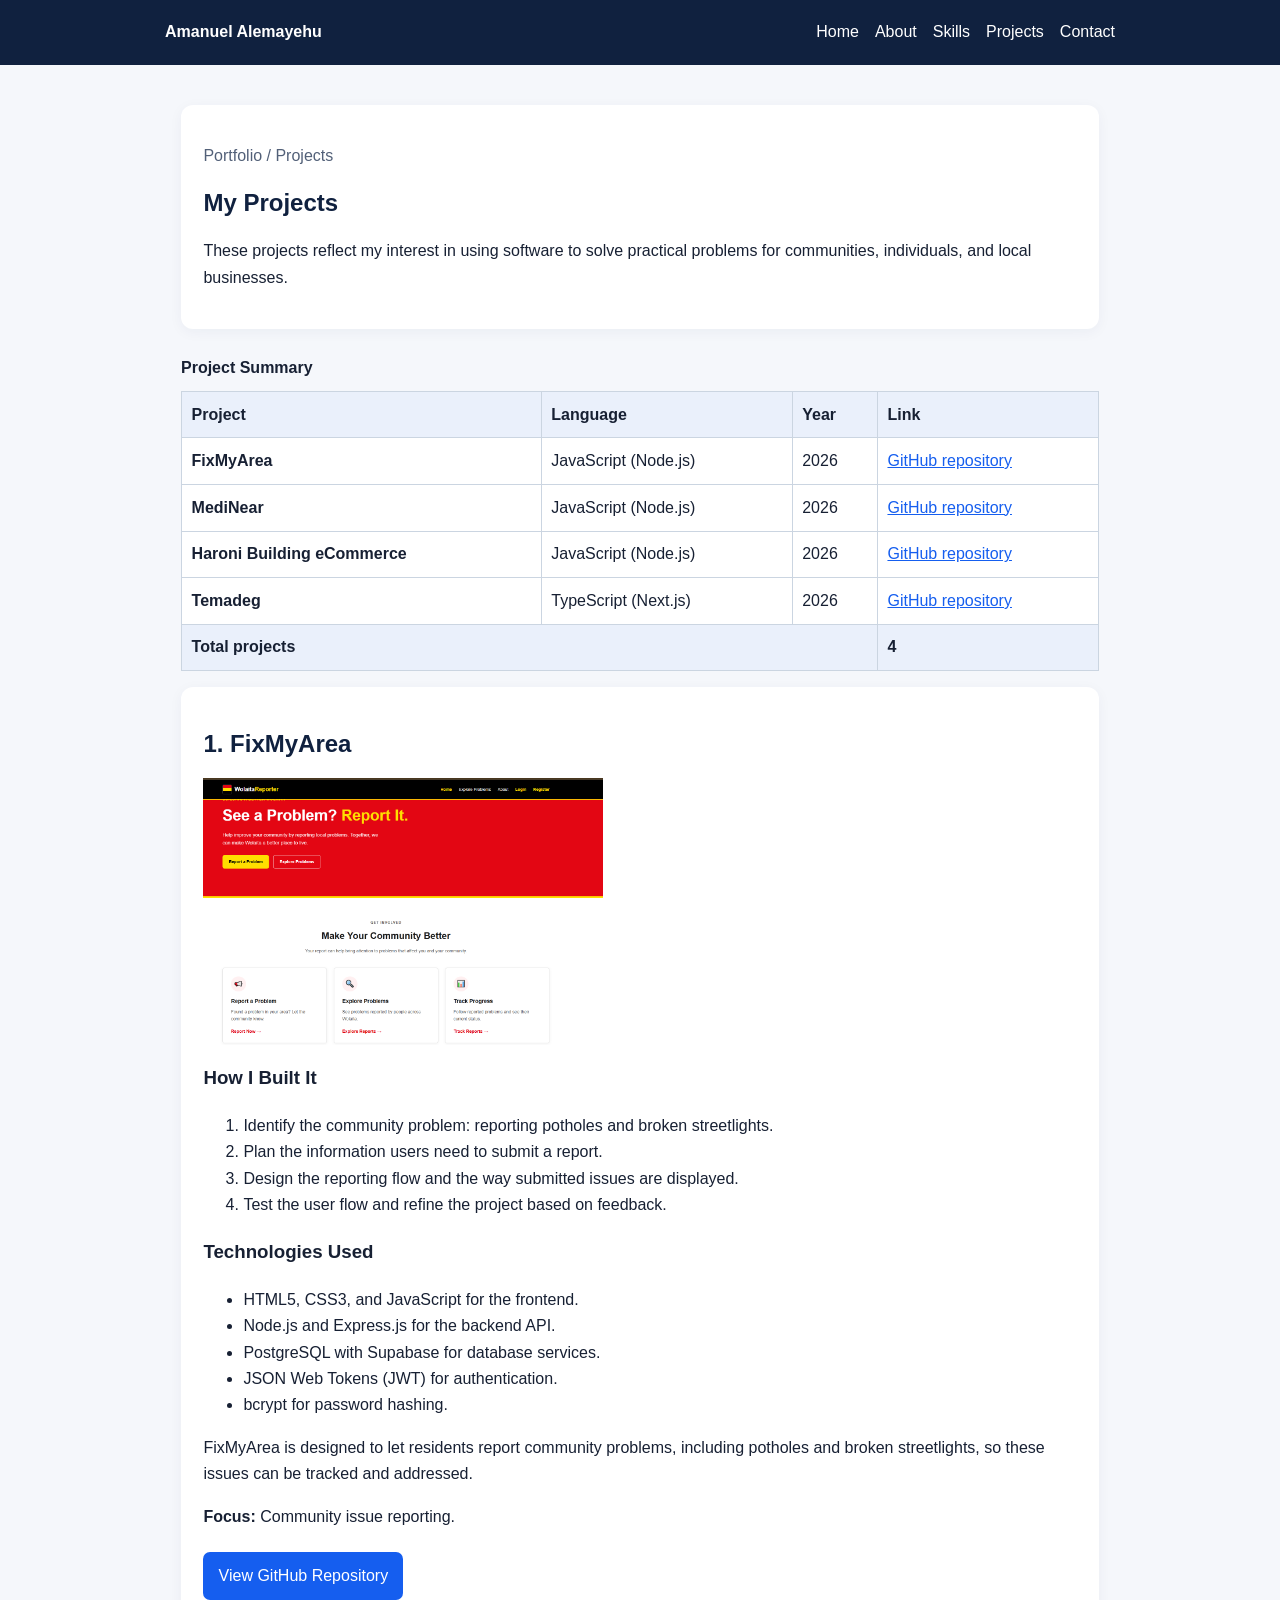
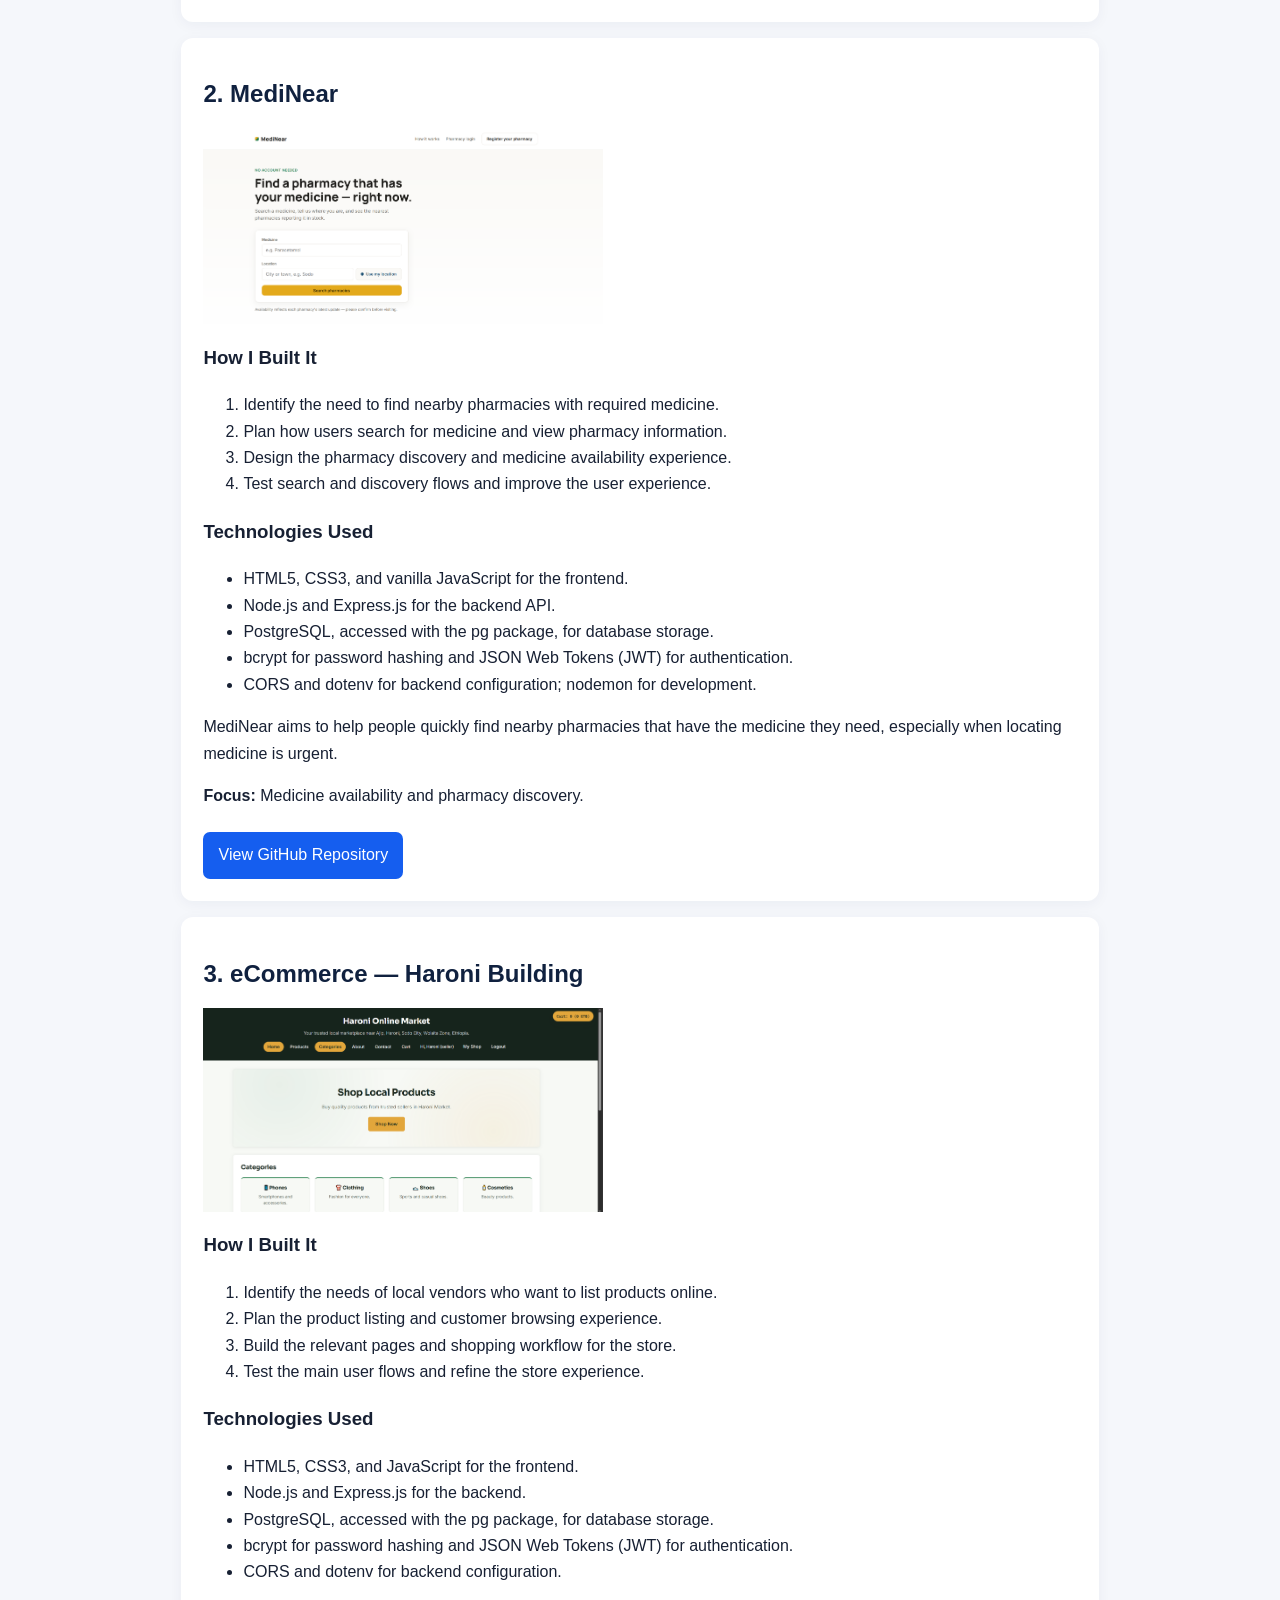
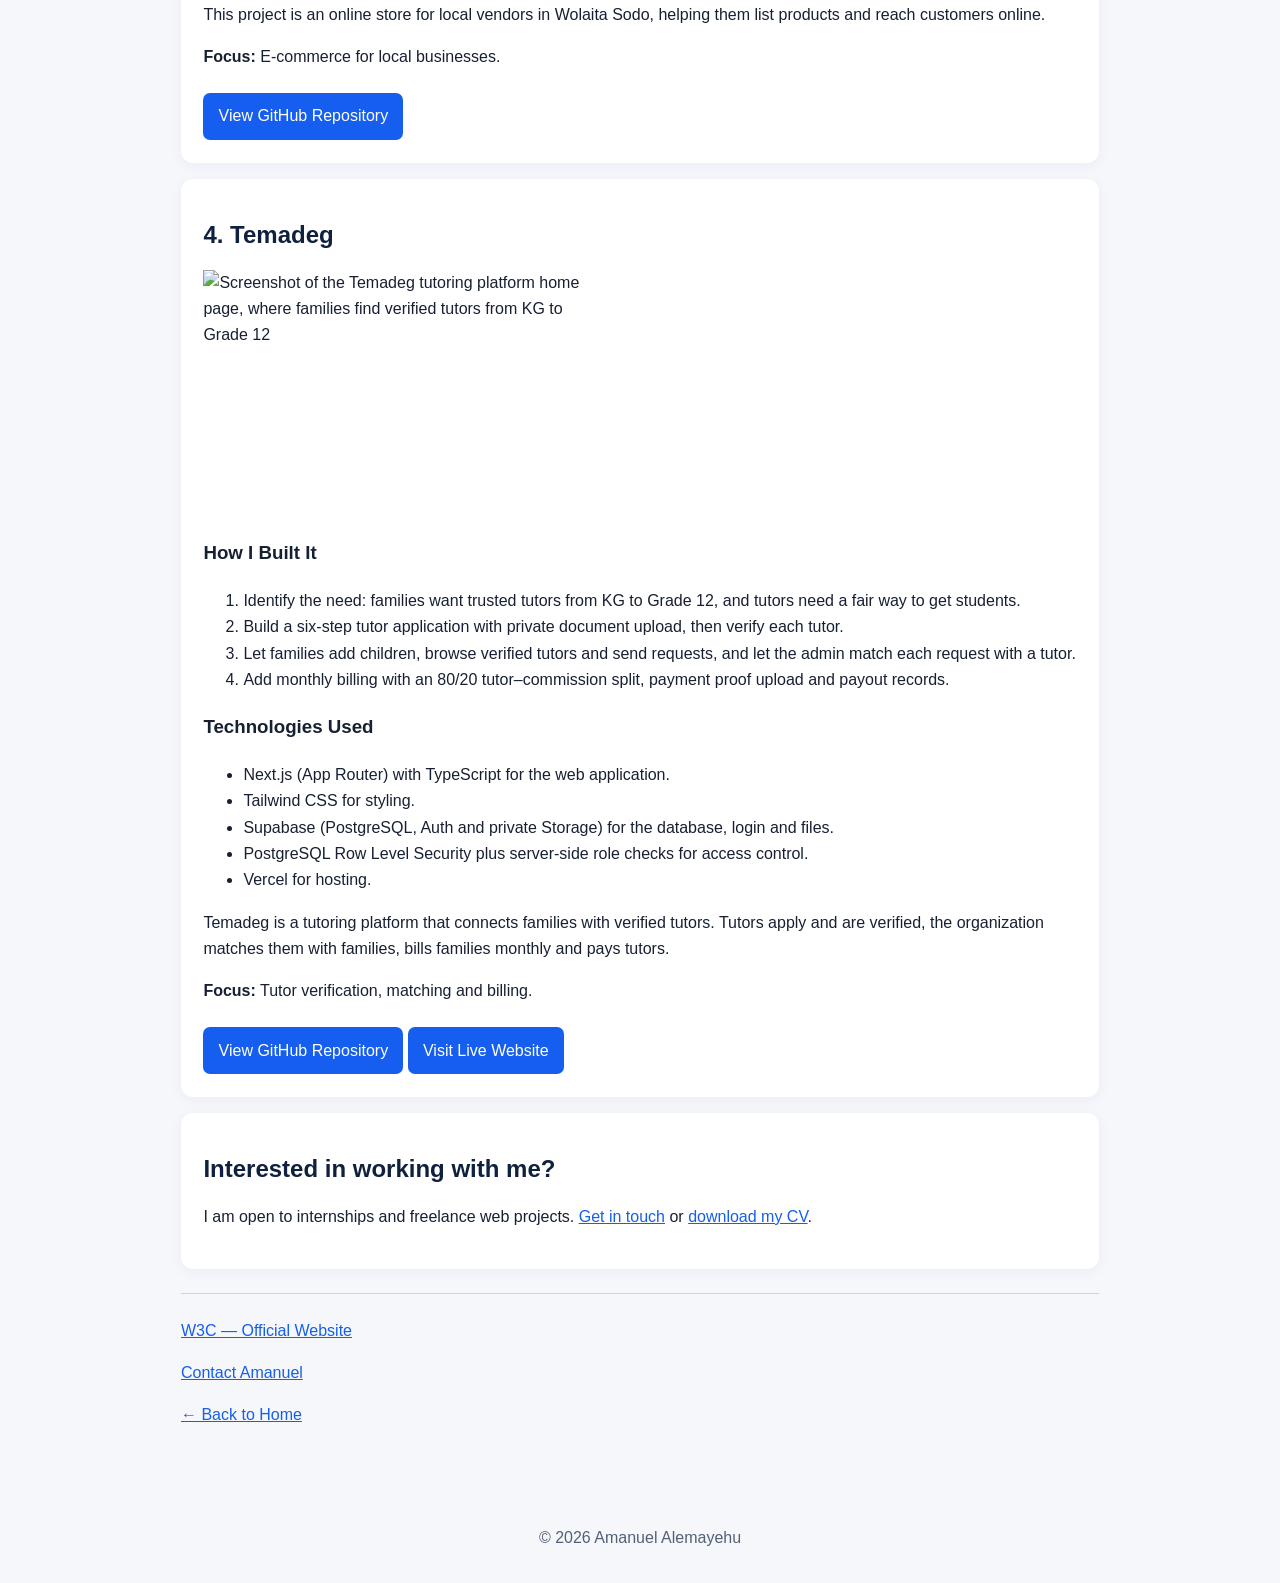
==== projects.html @ 1709b54b "Lab 8 complete" ====
<!-- ============================================================
     projects.html — SECOND PAGE: details of each project
     Labs covered: 4 links between pages, 5 screenshots, 6 lists, 7 table,
     8 semantic structure and metadata
     ============================================================ -->
<!DOCTYPE html>
<html lang="en">
<head>
    <meta charset="UTF-8">
    <meta name="viewport" content="width=device-width, initial-scale=1.0">
    <!-- Text shown in the browser tab -->
    <title>Projects | Amanuel Alemayehu</title>
    <!-- Favicon must also be added on this page -->
    <link rel="icon" type="image/png" href="images/favicon.png">
    <meta name="description" content="Projects by Amanuel Alemayehu, Software Engineering student at AASTU.">
    <!-- Lab 8, Part A: more metadata -->
    <meta name="keywords" content="Amanuel Alemayehu, projects, FixMyArea, MediNear, Temadeg, web developer">
    <meta name="author" content="Amanuel Alemayehu">
    <style>
        :root { --ink: #172033; --muted: #526078; --accent: #155eef; --bg: #f5f7fb; --card: #fff; }
        * { box-sizing: border-box; }
        body { margin: 0; font-family: Arial, Helvetica, sans-serif; line-height: 1.65; color: var(--ink); background: var(--bg); }
        header { background: #10213f; color: white; padding: 1.2rem 1rem; }
        nav, main, footer { max-width: 950px; margin: auto; }
        nav { display: flex; flex-wrap: wrap; gap: 1rem; align-items: center; }
        nav .brand { margin-right: auto; font-weight: bold; }
        nav a { color: white; text-decoration: none; }
        nav a:hover { text-decoration: underline; }
        main { padding: 1.5rem 1rem 3rem; }
        .intro, article, aside { background: var(--card); padding: 1.4rem; margin: 1rem 0; border-radius: 12px; box-shadow: 0 3px 14px #15294b0c; }
        h1, h2 { line-height: 1.2; }
        h1, h2 { color: #10213f; }
        .muted { color: var(--muted); }
        a { color: var(--accent); }
        .button { display: inline-block; background: var(--accent); color: white; padding: .65rem .95rem; border-radius: 7px; text-decoration: none; margin-top: .4rem; }
        .project-image { display: block; max-width: 100%; height: auto; }
        .table-wrap { max-width: 100%; overflow-x: auto; }
        table { width: 100%; border-collapse: collapse; background: white; }
        caption { font-weight: bold; text-align: left; padding: .6rem 0; }
        th, td { padding: .6rem; border: 1px solid #cbd5e1; text-align: left; }
        thead, tfoot { background: #eaf0fb; }
        hr { border: 0; border-top: 1px solid #cbd5e1; margin: 1.5rem 0; }
        footer { padding: 1rem; color: var(--muted); text-align: center; }
    </style>
</head>
<body>
    <!-- NAVIGATION: "index.html#about" = go to the home page AND jump to its id="about" section -->
    <header>
        <nav aria-label="Main navigation">
            <a class="brand" href="index.html">Amanuel Alemayehu</a>
            <a href="index.html">Home</a>
            <a href="index.html#about">About</a>
            <a href="index.html#skills">Skills</a>
            <a href="projects.html" aria-current="page">Projects</a>
            <a href="index.html#contact">Contact</a>
        </nav>
    </header>

    <main>
        <!-- Page introduction: the only <h1> on this page -->
        <section class="intro">
            <p class="muted">Portfolio / Projects</p>
            <h1>My Projects</h1>
            <p>These projects reflect my interest in using software to solve practical problems for communities, individuals, and local businesses.</p>
        </section>

        <!-- PROJECT SUMMARY TABLE (Lab 7, Part C): caption = title, thead = column names, tbody = one row per project,
             tfoot = total row where colspan="3" merges 3 cells so the count sits in the last column.
             Each Link cell holds an <a> to the project's GitHub page. -->
        <div class="table-wrap">
            <table border="1" cellpadding="8" cellspacing="0">
                <caption>Project Summary</caption>
                <thead>
                    <tr>
                        <th scope="col">Project</th>
                        <th scope="col">Language</th>
                        <th scope="col">Year</th>
                        <th scope="col">Link</th>
                    </tr>
                </thead>
                <tbody>
                    <tr>
                        <th scope="row">FixMyArea</th>
                        <td>JavaScript (Node.js)</td>
                        <td>2026</td><!-- TODO: put the real year -->
                        <td><a href="https://github.com/Aman6815/FixMyArea" target="_blank" rel="noopener noreferrer">GitHub repository</a></td>
                    </tr>
                    <tr>
                        <th scope="row">MediNear</th>
                        <td>JavaScript (Node.js)</td>
                        <td>2026</td><!-- TODO: put the real year -->
                        <td><a href="https://github.com/Aman6815/MediNear" target="_blank" rel="noopener noreferrer">GitHub repository</a></td>
                    </tr>
                    <tr>
                        <th scope="row">Haroni Building eCommerce</th>
                        <td>JavaScript (Node.js)</td>
                        <td>2026</td><!-- TODO: put the real year -->
                        <td><a href="https://github.com/Aman6815/eCommerce" target="_blank" rel="noopener noreferrer">GitHub repository</a></td>
                    </tr>
                    <tr>
                        <th scope="row">Temadeg</th>
                        <td>TypeScript (Next.js)</td>
                        <td>2026</td><!-- TODO: put the real year -->
                        <td><a href="https://github.com/Aman6815/temadeg" target="_blank" rel="noopener noreferrer">GitHub repository</a></td>
                    </tr>
                </tbody>
                <tfoot>
                    <tr>
                        <th colspan="3" scope="row">Total projects</th>
                        <th>4</th>
                    </tr>
                </tfoot>
            </table>
        </div>

        <!-- PROJECT 1. Each project follows the same pattern: h2 title, screenshot, ordered list (steps),
             unordered list (technologies), description, GitHub button -->
        <article id="fixmyarea">
            <h2>1. FixMyArea</h2>
            <img class="project-image" src="images/project-fixmyarea.png" alt="Screenshot of the FixMyArea home page with the headline “See a Problem? Report It.” and three cards: Report a Problem, Explore Problems, Track Progress" width="400" height="250">
            <!-- Ordered list: steps happen in order -->
            <h3>How I Built It</h3>
            <ol>
                <li>Identify the community problem: reporting potholes and broken streetlights.</li>
                <li>Plan the information users need to submit a report.</li>
                <li>Design the reporting flow and the way submitted issues are displayed.</li>
                <li>Test the user flow and refine the project based on feedback.</li>
            </ol>
            <!-- Unordered list: order does not matter -->
            <h3>Technologies Used</h3>
            <ul>
                <li>HTML5, CSS3, and JavaScript for the frontend.</li>
                <li>Node.js and Express.js for the backend API.</li>
                <li>PostgreSQL with Supabase for database services.</li>
                <li>JSON Web Tokens (JWT) for authentication.</li>
                <li>bcrypt for password hashing.</li>
            </ul>

            <p>FixMyArea is designed to let residents report community problems, including potholes and broken streetlights, so these issues can be tracked and addressed.</p>
            <p><strong>Focus:</strong> Community issue reporting.</p>
            <a class="button" href="https://github.com/Aman6815/FixMyArea" target="_blank" rel="noopener noreferrer">View GitHub Repository</a>
        </article>

        <!-- PROJECT 2 -->
        <article id="medinear">
            <h2>2. MediNear</h2>
            <img class="project-image" src="images/project-medinear.png" alt="Screenshot of the MediNear home page with the headline “Find a pharmacy that has your medicine — right now.” and a medicine search form" width="400" height="250">
            <h3>How I Built It</h3>
            <ol>
                <li>Identify the need to find nearby pharmacies with required medicine.</li>
                <li>Plan how users search for medicine and view pharmacy information.</li>
                <li>Design the pharmacy discovery and medicine availability experience.</li>
                <li>Test search and discovery flows and improve the user experience.</li>
            </ol>
            <h3>Technologies Used</h3>
            <ul>
                <li>HTML5, CSS3, and vanilla JavaScript for the frontend.</li>
                <li>Node.js and Express.js for the backend API.</li>
                <li>PostgreSQL, accessed with the pg package, for database storage.</li>
                <li>bcrypt for password hashing and JSON Web Tokens (JWT) for authentication.</li>
                <li>CORS and dotenv for backend configuration; nodemon for development.</li>
            </ul>

            <p>MediNear aims to help people quickly find nearby pharmacies that have the medicine they need, especially when locating medicine is urgent.</p>
            <p><strong>Focus:</strong> Medicine availability and pharmacy discovery.</p>
            <a class="button" href="https://github.com/Aman6815/MediNear" target="_blank" rel="noopener noreferrer">View GitHub Repository</a>
        </article>

        <!-- PROJECT 3 -->
        <article id="ecommerce">
            <h2>3. eCommerce — Haroni Building</h2>
            <img class="project-image" src="images/project-ecommerce.png" alt="Screenshot of the Haroni Online Market home page with a “Shop Local Products” banner and a Shop Now button" width="400" height="250">
            <h3>How I Built It</h3>
            <ol>
                <li>Identify the needs of local vendors who want to list products online.</li>
                <li>Plan the product listing and customer browsing experience.</li>
                <li>Build the relevant pages and shopping workflow for the store.</li>
                <li>Test the main user flows and refine the store experience.</li>
            </ol>
            <h3>Technologies Used</h3>
            <ul>
                <li>HTML5, CSS3, and JavaScript for the frontend.</li>
                <li>Node.js and Express.js for the backend.</li>
                <li>PostgreSQL, accessed with the pg package, for database storage.</li>
                <li>bcrypt for password hashing and JSON Web Tokens (JWT) for authentication.</li>
                <li>CORS and dotenv for backend configuration.</li>
            </ul>

            <p>This project is an online store for local vendors in Wolaita Sodo, helping them list products and reach customers online.</p>
            <p><strong>Focus:</strong> E-commerce for local businesses.</p>
            <a class="button" href="https://github.com/Aman6815/eCommerce" target="_blank" rel="noopener noreferrer">View GitHub Repository</a>
        </article>

        <!-- PROJECT 4 -->
        <article id="temadeg">
            <h2>4. Temadeg</h2>
            <img class="project-image" src="images/project-temadeg.png" alt="Screenshot of the Temadeg tutoring platform home page, where families find verified tutors from KG to Grade 12" width="400" height="250">
            <h3>How I Built It</h3>
            <ol>
                <li>Identify the need: families want trusted tutors from KG to Grade 12, and tutors need a fair way to get students.</li>
                <li>Build a six-step tutor application with private document upload, then verify each tutor.</li>
                <li>Let families add children, browse verified tutors and send requests, and let the admin match each request with a tutor.</li>
                <li>Add monthly billing with an 80/20 tutor–commission split, payment proof upload and payout records.</li>
            </ol>
            <h3>Technologies Used</h3>
            <ul>
                <li>Next.js (App Router) with TypeScript for the web application.</li>
                <li>Tailwind CSS for styling.</li>
                <li>Supabase (PostgreSQL, Auth and private Storage) for the database, login and files.</li>
                <li>PostgreSQL Row Level Security plus server-side role checks for access control.</li>
                <li>Vercel for hosting.</li>
            </ul>

            <p>Temadeg is a tutoring platform that connects families with verified tutors. Tutors apply and are verified, the organization matches them with families, bills families monthly and pays tutors.</p>
            <p><strong>Focus:</strong> Tutor verification, matching and billing.</p>
            <a class="button" href="https://github.com/Aman6815/temadeg" target="_blank" rel="noopener noreferrer">View GitHub Repository</a>
            <a class="button" href="https://temadeg.vercel.app" target="_blank" rel="noopener noreferrer">Visit Live Website</a>
        </article>

        <!-- Lab 8: <aside> = related but secondary content (a short invitation, not one of the projects) -->
        <aside>
            <h2>Interested in working with me?</h2>
            <p>I am open to internships and freelance web projects. <a href="index.html#contact">Get in touch</a> or <a href="files/cv.pdf" download>download my CV</a>.</p>
        </aside>

        <hr>
        <!-- Extra links (Lab 4 "Your turn"): external site, jump to the home page Contact section, back to home -->
        <p><a href="https://www.w3.org/" target="_blank" rel="noopener noreferrer">W3C — Official Website</a></p>
        <p><a href="index.html#contact">Contact Amanuel</a></p>
        <p><a href="index.html">← Back to Home</a></p>
    </main>

    <footer>
        <p>© 2026 Amanuel Alemayehu</p>
    </footer>
</body>
</html>
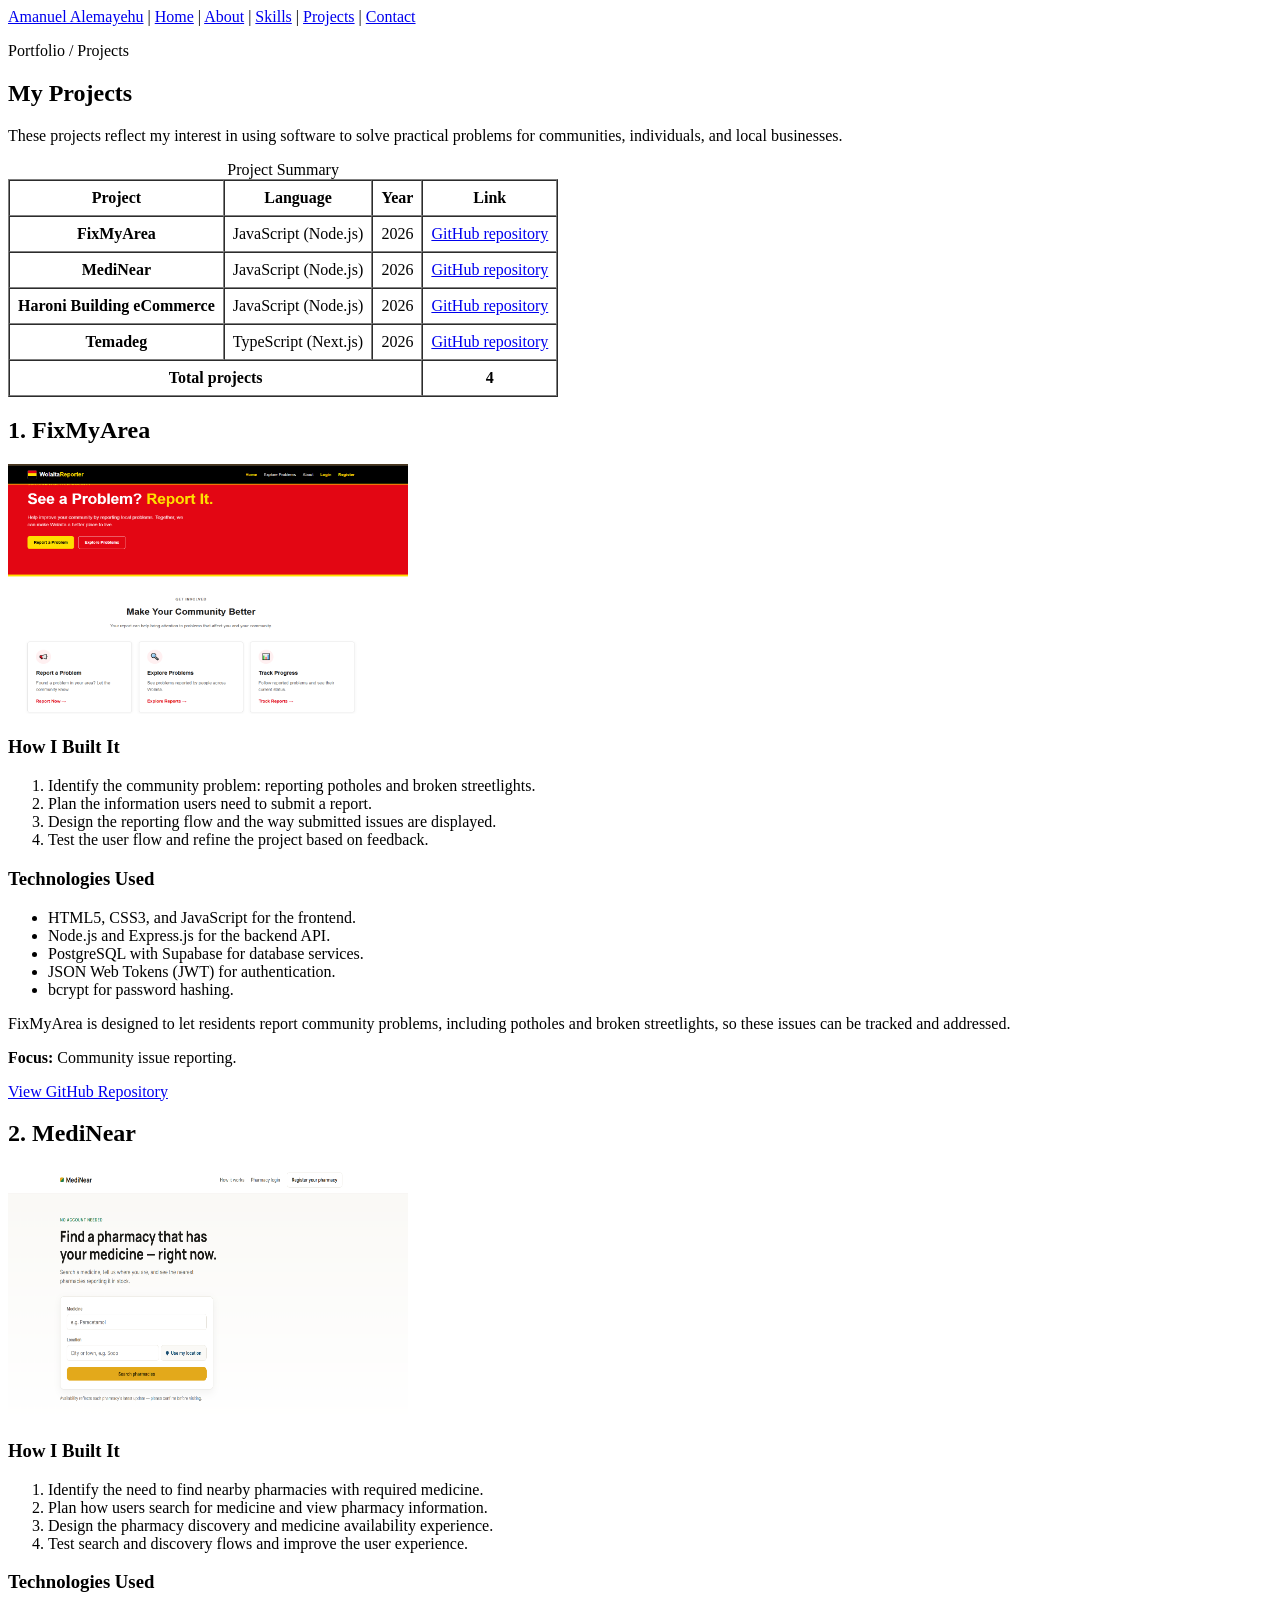
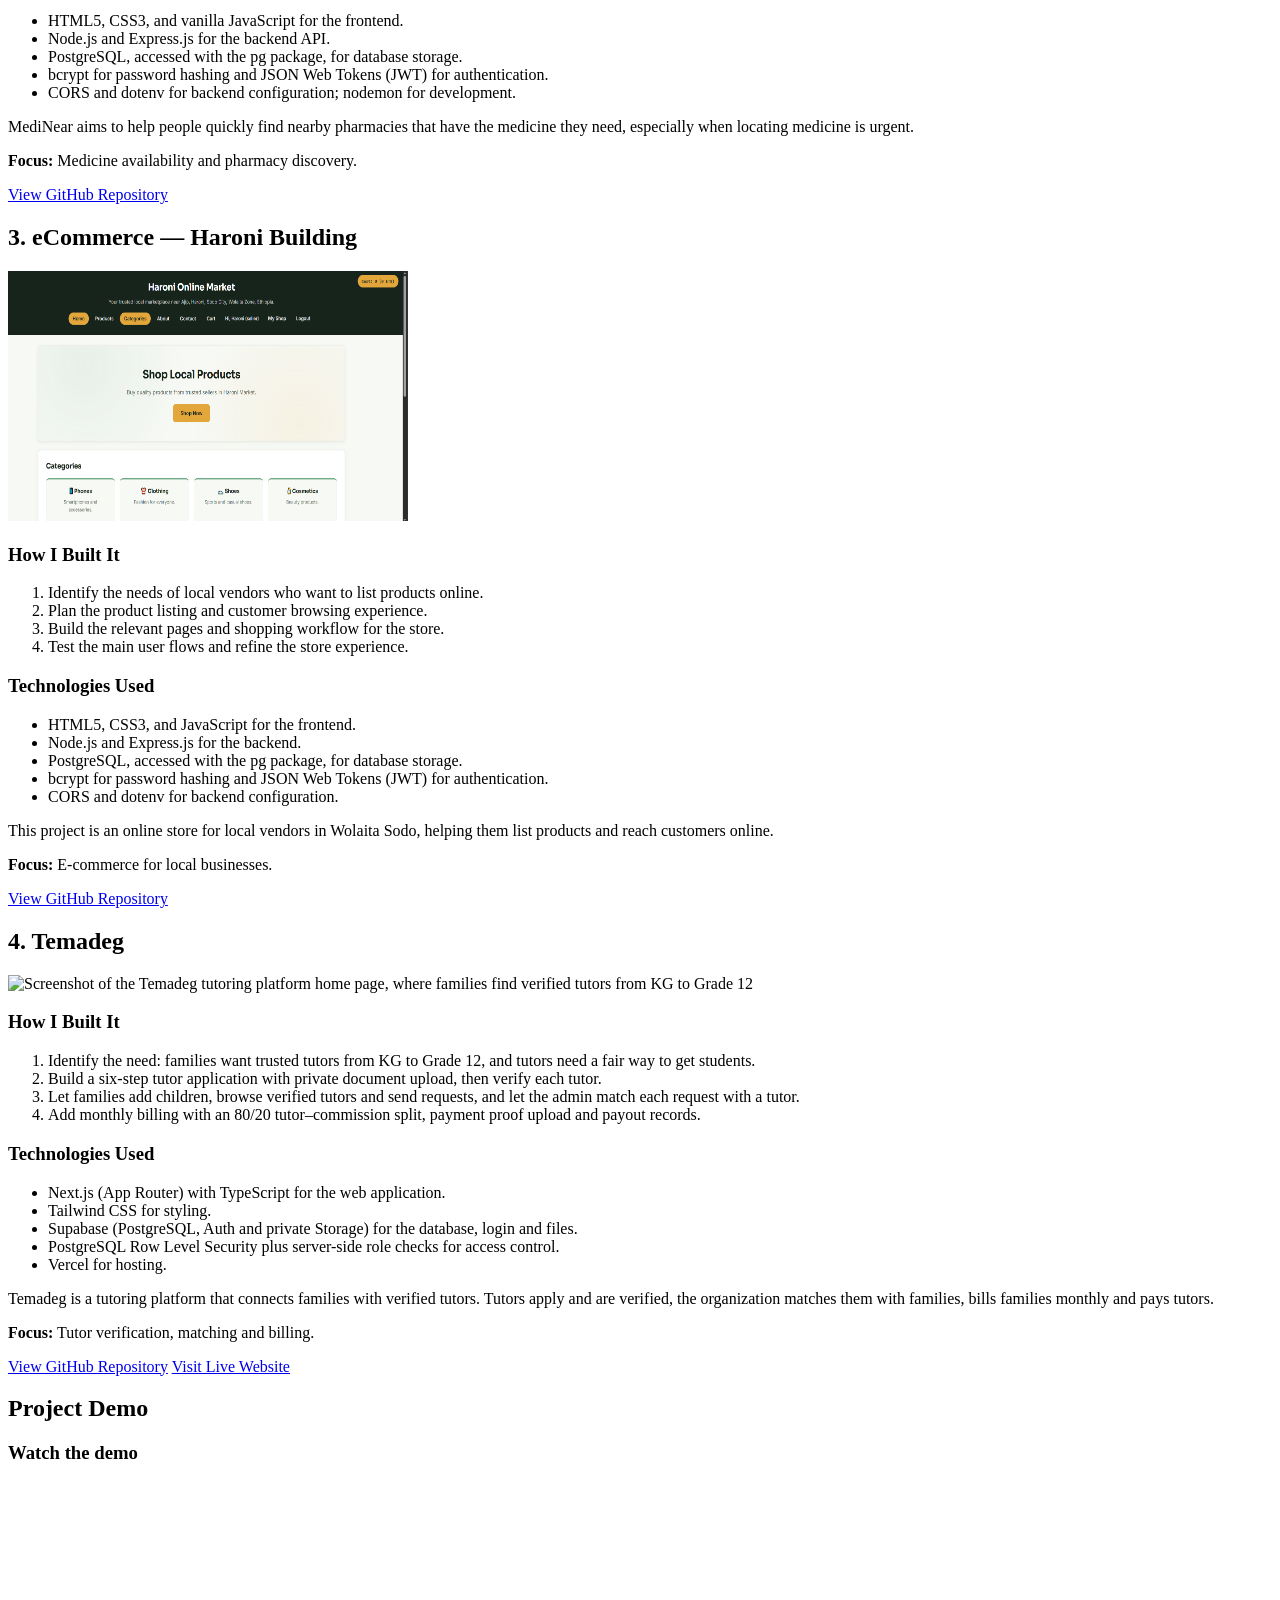
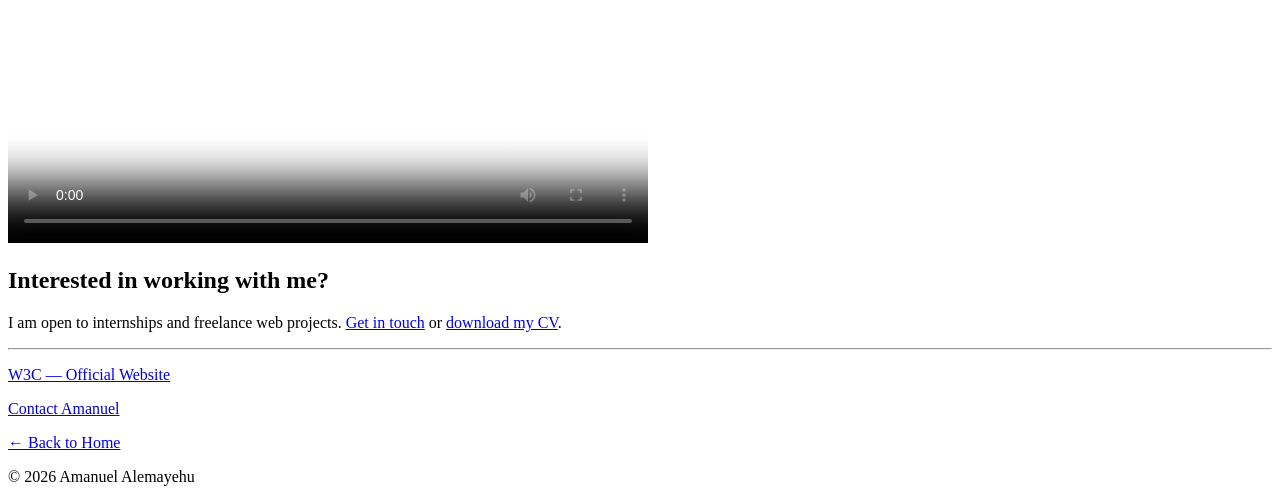
==== commit a71a9b36: "Lab 11" ====
--- a/projects.html
+++ b/projects.html
@@ -1,7 +1,7 @@
 <!-- ============================================================
      projects.html — SECOND PAGE: details of each project
      Labs covered: 4 links between pages, 5 screenshots, 6 lists, 7 table,
-     8 semantic structure and metadata
+     8 semantic structure and metadata, 11 video with captions
      ============================================================ -->
 <!DOCTYPE html>
 <html lang="en">
@@ -16,42 +16,16 @@
     <!-- Lab 8, Part A: more metadata -->
     <meta name="keywords" content="Amanuel Alemayehu, projects, FixMyArea, MediNear, Temadeg, web developer">
     <meta name="author" content="Amanuel Alemayehu">
-    <style>
-        :root { --ink: #172033; --muted: #526078; --accent: #155eef; --bg: #f5f7fb; --card: #fff; }
-        * { box-sizing: border-box; }
-        body { margin: 0; font-family: Arial, Helvetica, sans-serif; line-height: 1.65; color: var(--ink); background: var(--bg); }
-        header { background: #10213f; color: white; padding: 1.2rem 1rem; }
-        nav, main, footer { max-width: 950px; margin: auto; }
-        nav { display: flex; flex-wrap: wrap; gap: 1rem; align-items: center; }
-        nav .brand { margin-right: auto; font-weight: bold; }
-        nav a { color: white; text-decoration: none; }
-        nav a:hover { text-decoration: underline; }
-        main { padding: 1.5rem 1rem 3rem; }
-        .intro, article, aside { background: var(--card); padding: 1.4rem; margin: 1rem 0; border-radius: 12px; box-shadow: 0 3px 14px #15294b0c; }
-        h1, h2 { line-height: 1.2; }
-        h1, h2 { color: #10213f; }
-        .muted { color: var(--muted); }
-        a { color: var(--accent); }
-        .button { display: inline-block; background: var(--accent); color: white; padding: .65rem .95rem; border-radius: 7px; text-decoration: none; margin-top: .4rem; }
-        .project-image { display: block; max-width: 100%; height: auto; }
-        .table-wrap { max-width: 100%; overflow-x: auto; }
-        table { width: 100%; border-collapse: collapse; background: white; }
-        caption { font-weight: bold; text-align: left; padding: .6rem 0; }
-        th, td { padding: .6rem; border: 1px solid #cbd5e1; text-align: left; }
-        thead, tfoot { background: #eaf0fb; }
-        hr { border: 0; border-top: 1px solid #cbd5e1; margin: 1.5rem 0; }
-        footer { padding: 1rem; color: var(--muted); text-align: center; }
-    </style>
 </head>
 <body>
     <!-- NAVIGATION: "index.html#about" = go to the home page AND jump to its id="about" section -->
     <header>
         <nav aria-label="Main navigation">
-            <a class="brand" href="index.html">Amanuel Alemayehu</a>
-            <a href="index.html">Home</a>
-            <a href="index.html#about">About</a>
-            <a href="index.html#skills">Skills</a>
-            <a href="projects.html" aria-current="page">Projects</a>
+            <a class="brand" href="index.html">Amanuel Alemayehu</a> |
+            <a href="index.html">Home</a> |
+            <a href="index.html#about">About</a> |
+            <a href="index.html#skills">Skills</a> |
+            <a href="projects.html" aria-current="page">Projects</a> |
             <a href="index.html#contact">Contact</a>
         </nav>
     </header>
@@ -217,6 +191,22 @@
             <a class="button" href="https://temadeg.vercel.app" target="_blank" rel="noopener noreferrer">Visit Live Website</a>
         </article>
 
+        <!-- PROJECT DEMO VIDEO (Lab 11, Part B).
+             controls = play/pause buttons; poster = picture shown before play.
+             The browser plays the FIRST <source> it supports and ignores the rest (mp4, then webm).
+             <track kind="captions"> loads the .vtt captions file; default = captions start switched on.
+             Captions and video need Live Server (http://127.0.0.1), not a double-clicked file:// page. -->
+        <article id="demo">
+            <h2>Project Demo</h2>
+            <h3>Watch the demo</h3>
+            <video controls poster="images/project-demo-poster.jpg" width="640" height="360">
+                <source src="media/project-demo.mp4" type="video/mp4">
+                <source src="media/project-demo.webm" type="video/webm">
+                <track src="media/project-demo.vtt" kind="captions" srclang="en" label="English" default>
+                Your browser does not support the video tag.
+            </video>
+        </article>
+
         <!-- Lab 8: <aside> = related but secondary content (a short invitation, not one of the projects) -->
         <aside>
             <h2>Interested in working with me?</h2>
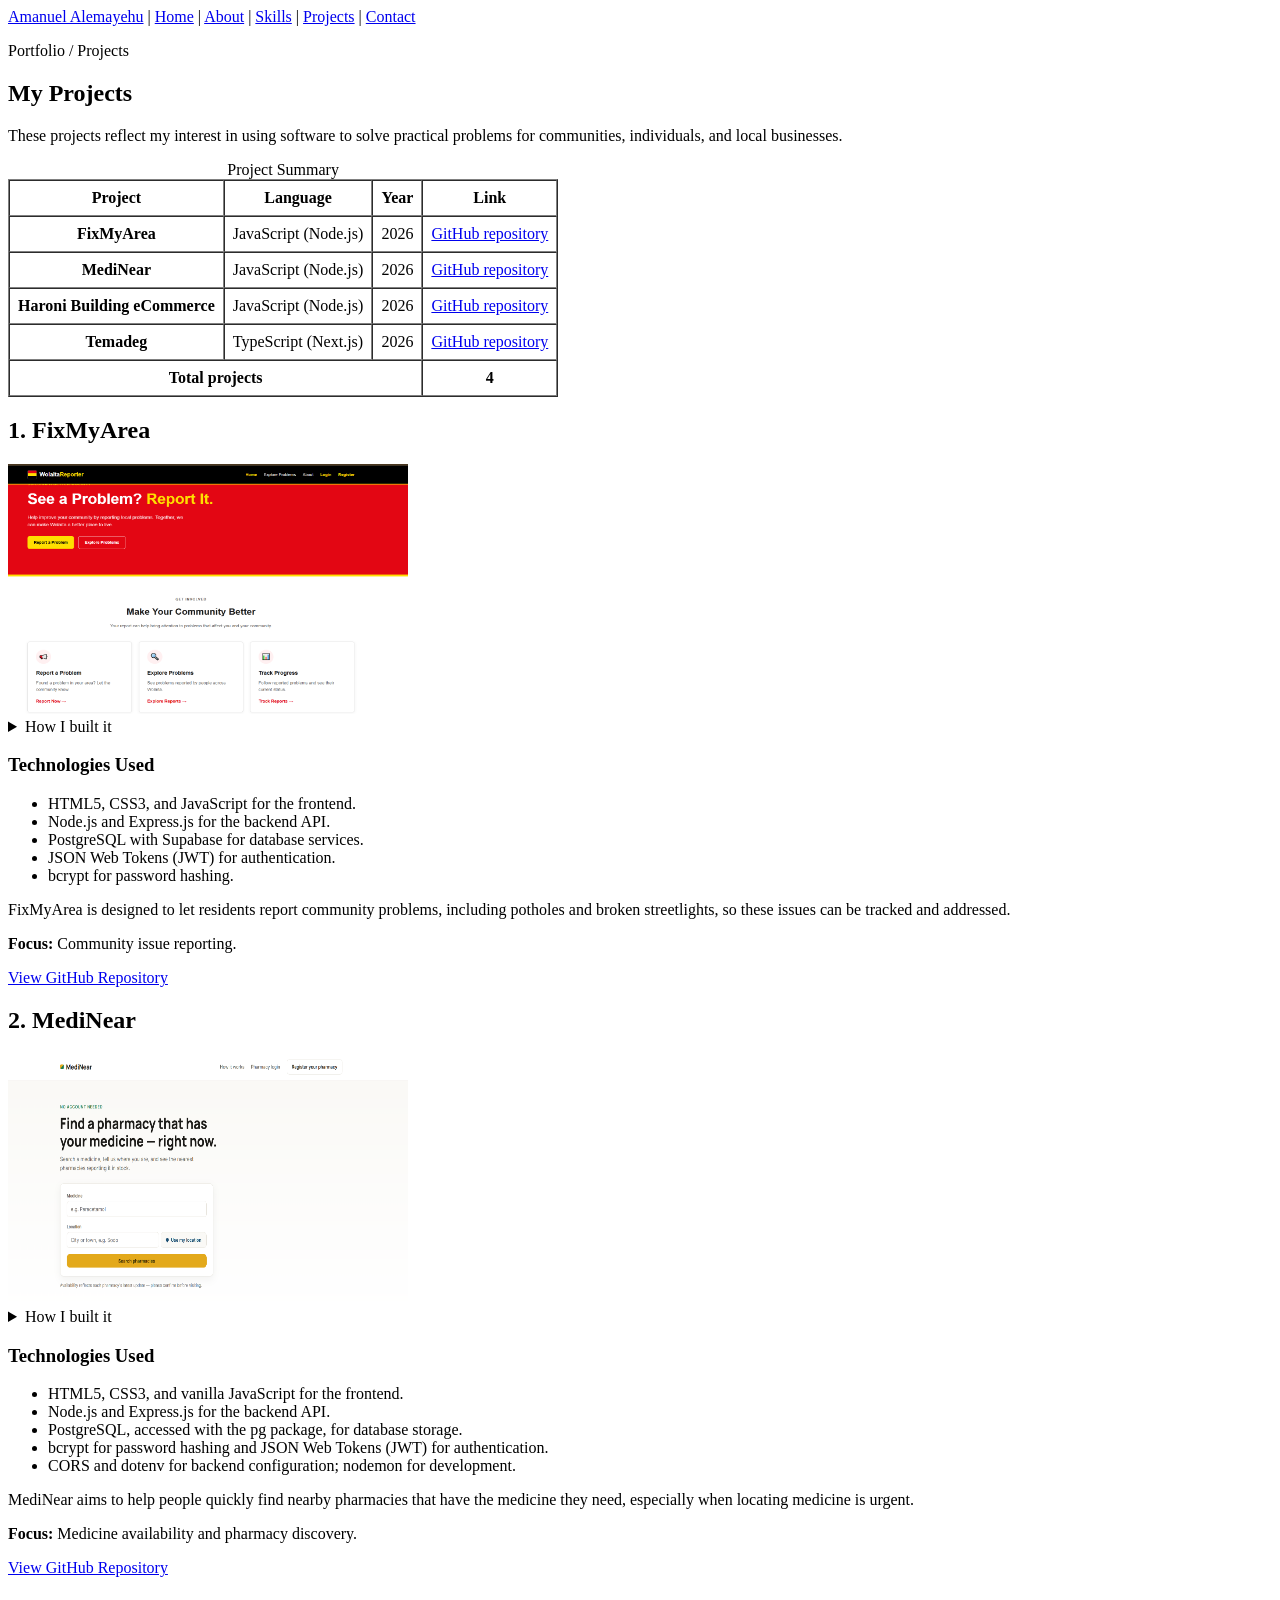
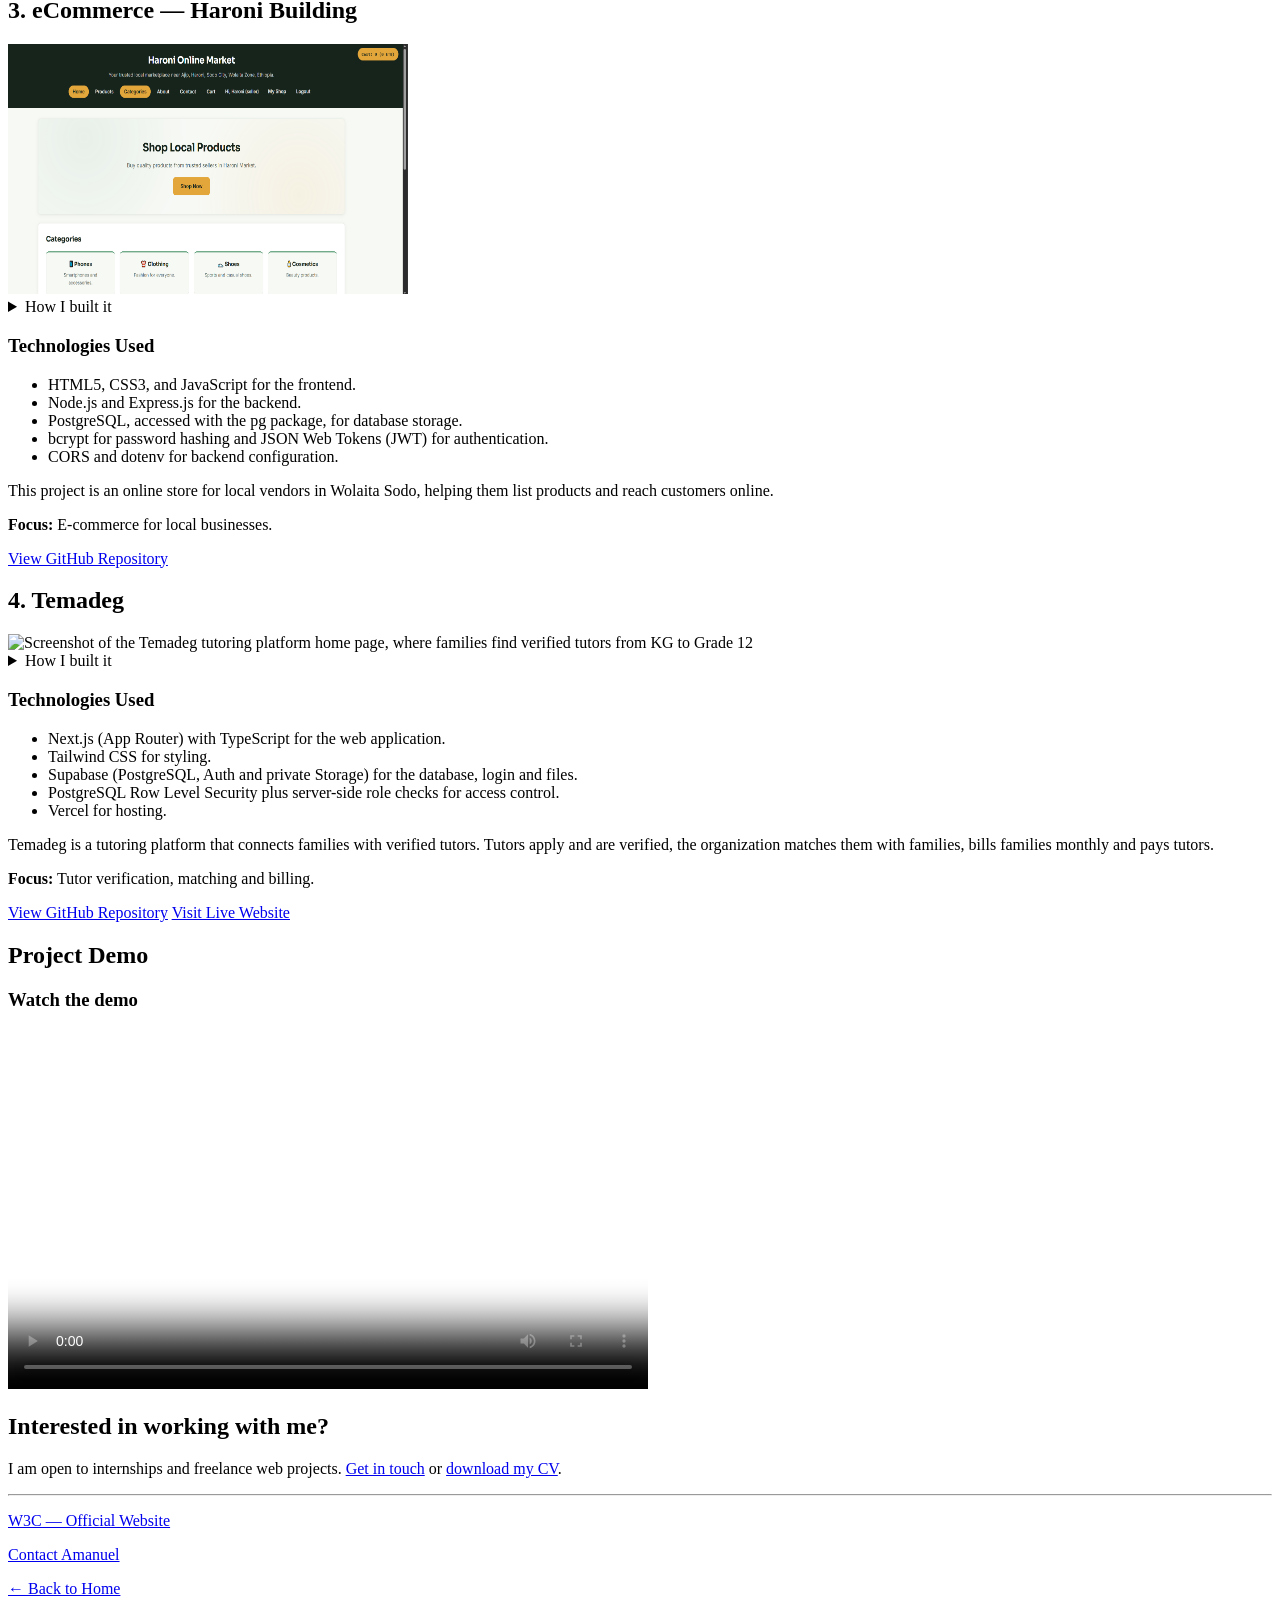
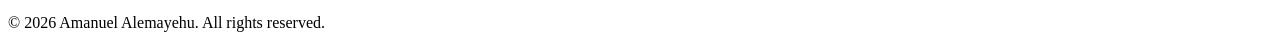
==== commit 0be0ec16: "Lab 13 complete" ====
--- a/projects.html
+++ b/projects.html
@@ -1,7 +1,7 @@
 <!-- ============================================================
      projects.html — SECOND PAGE: details of each project
      Labs covered: 4 links between pages, 5 screenshots, 6 lists, 7 table,
-     8 semantic structure and metadata, 11 video with captions
+     8 semantic structure and metadata, 11 video with captions, 12 details/summary, 13 time and entities
      ============================================================ -->
 <!DOCTYPE html>
 <html lang="en">
@@ -56,25 +56,25 @@
                     <tr>
                         <th scope="row">FixMyArea</th>
                         <td>JavaScript (Node.js)</td>
-                        <td>2026</td><!-- TODO: put the real year -->
+                        <td><time datetime="2026">2026</time></td><!-- TODO: put the real year -->
                         <td><a href="https://github.com/Aman6815/FixMyArea" target="_blank" rel="noopener noreferrer">GitHub repository</a></td>
                     </tr>
                     <tr>
                         <th scope="row">MediNear</th>
                         <td>JavaScript (Node.js)</td>
-                        <td>2026</td><!-- TODO: put the real year -->
+                        <td><time datetime="2026">2026</time></td><!-- TODO: put the real year -->
                         <td><a href="https://github.com/Aman6815/MediNear" target="_blank" rel="noopener noreferrer">GitHub repository</a></td>
                     </tr>
                     <tr>
                         <th scope="row">Haroni Building eCommerce</th>
                         <td>JavaScript (Node.js)</td>
-                        <td>2026</td><!-- TODO: put the real year -->
+                        <td><time datetime="2026">2026</time></td><!-- TODO: put the real year -->
                         <td><a href="https://github.com/Aman6815/eCommerce" target="_blank" rel="noopener noreferrer">GitHub repository</a></td>
                     </tr>
                     <tr>
                         <th scope="row">Temadeg</th>
                         <td>TypeScript (Next.js)</td>
-                        <td>2026</td><!-- TODO: put the real year -->
+                        <td><time datetime="2026">2026</time></td><!-- TODO: put the real year -->
                         <td><a href="https://github.com/Aman6815/temadeg" target="_blank" rel="noopener noreferrer">GitHub repository</a></td>
                     </tr>
                 </tbody>
@@ -92,14 +92,16 @@
         <article id="fixmyarea">
             <h2>1. FixMyArea</h2>
             <img class="project-image" src="images/project-fixmyarea.png" alt="Screenshot of the FixMyArea home page with the headline “See a Problem? Report It.” and three cards: Report a Problem, Explore Problems, Track Progress" width="400" height="250">
-            <!-- Ordered list: steps happen in order -->
-            <h3>How I Built It</h3>
-            <ol>
-                <li>Identify the community problem: reporting potholes and broken streetlights.</li>
-                <li>Plan the information users need to submit a report.</li>
-                <li>Design the reporting flow and the way submitted issues are displayed.</li>
-                <li>Test the user flow and refine the project based on feedback.</li>
-            </ol>
+            <!-- <details> = a section that opens and closes; <summary> = the clickable heading (Lab 12, Part A). Add the attribute open to start expanded. -->
+            <details>
+                <summary>How I built it</summary>
+                <ol>
+                    <li>Identify the community problem: reporting potholes and broken streetlights.</li>
+                    <li>Plan the information users need to submit a report.</li>
+                    <li>Design the reporting flow and the way submitted issues are displayed.</li>
+                    <li>Test the user flow and refine the project based on feedback.</li>
+                </ol>
+            </details>
             <!-- Unordered list: order does not matter -->
             <h3>Technologies Used</h3>
             <ul>
@@ -119,13 +121,15 @@
         <article id="medinear">
             <h2>2. MediNear</h2>
             <img class="project-image" src="images/project-medinear.png" alt="Screenshot of the MediNear home page with the headline “Find a pharmacy that has your medicine — right now.” and a medicine search form" width="400" height="250">
-            <h3>How I Built It</h3>
-            <ol>
-                <li>Identify the need to find nearby pharmacies with required medicine.</li>
-                <li>Plan how users search for medicine and view pharmacy information.</li>
-                <li>Design the pharmacy discovery and medicine availability experience.</li>
-                <li>Test search and discovery flows and improve the user experience.</li>
-            </ol>
+            <details>
+                <summary>How I built it</summary>
+                <ol>
+                    <li>Identify the need to find nearby pharmacies with required medicine.</li>
+                    <li>Plan how users search for medicine and view pharmacy information.</li>
+                    <li>Design the pharmacy discovery and medicine availability experience.</li>
+                    <li>Test search and discovery flows and improve the user experience.</li>
+                </ol>
+            </details>
             <h3>Technologies Used</h3>
             <ul>
                 <li>HTML5, CSS3, and vanilla JavaScript for the frontend.</li>
@@ -144,13 +148,15 @@
         <article id="ecommerce">
             <h2>3. eCommerce — Haroni Building</h2>
             <img class="project-image" src="images/project-ecommerce.png" alt="Screenshot of the Haroni Online Market home page with a “Shop Local Products” banner and a Shop Now button" width="400" height="250">
-            <h3>How I Built It</h3>
-            <ol>
-                <li>Identify the needs of local vendors who want to list products online.</li>
-                <li>Plan the product listing and customer browsing experience.</li>
-                <li>Build the relevant pages and shopping workflow for the store.</li>
-                <li>Test the main user flows and refine the store experience.</li>
-            </ol>
+            <details>
+                <summary>How I built it</summary>
+                <ol>
+                    <li>Identify the needs of local vendors who want to list products online.</li>
+                    <li>Plan the product listing and customer browsing experience.</li>
+                    <li>Build the relevant pages and shopping workflow for the store.</li>
+                    <li>Test the main user flows and refine the store experience.</li>
+                </ol>
+            </details>
             <h3>Technologies Used</h3>
             <ul>
                 <li>HTML5, CSS3, and JavaScript for the frontend.</li>
@@ -169,13 +175,15 @@
         <article id="temadeg">
             <h2>4. Temadeg</h2>
             <img class="project-image" src="images/project-temadeg.png" alt="Screenshot of the Temadeg tutoring platform home page, where families find verified tutors from KG to Grade 12" width="400" height="250">
-            <h3>How I Built It</h3>
-            <ol>
-                <li>Identify the need: families want trusted tutors from KG to Grade 12, and tutors need a fair way to get students.</li>
-                <li>Build a six-step tutor application with private document upload, then verify each tutor.</li>
-                <li>Let families add children, browse verified tutors and send requests, and let the admin match each request with a tutor.</li>
-                <li>Add monthly billing with an 80/20 tutor–commission split, payment proof upload and payout records.</li>
-            </ol>
+            <details>
+                <summary>How I built it</summary>
+                <ol>
+                    <li>Identify the need: families want trusted tutors from KG to Grade 12, and tutors need a fair way to get students.</li>
+                    <li>Build a six-step tutor application with private document upload, then verify each tutor.</li>
+                    <li>Let families add children, browse verified tutors and send requests, and let the admin match each request with a tutor.</li>
+                    <li>Add monthly billing with an 80/20 tutor–commission split, payment proof upload and payout records.</li>
+                </ol>
+            </details>
             <h3>Technologies Used</h3>
             <ul>
                 <li>Next.js (App Router) with TypeScript for the web application.</li>
@@ -221,7 +229,7 @@
     </main>
 
     <footer>
-        <p>© 2026 Amanuel Alemayehu</p>
+        <p>&copy; 2026 Amanuel Alemayehu. All rights reserved.</p>
     </footer>
 </body>
 </html>
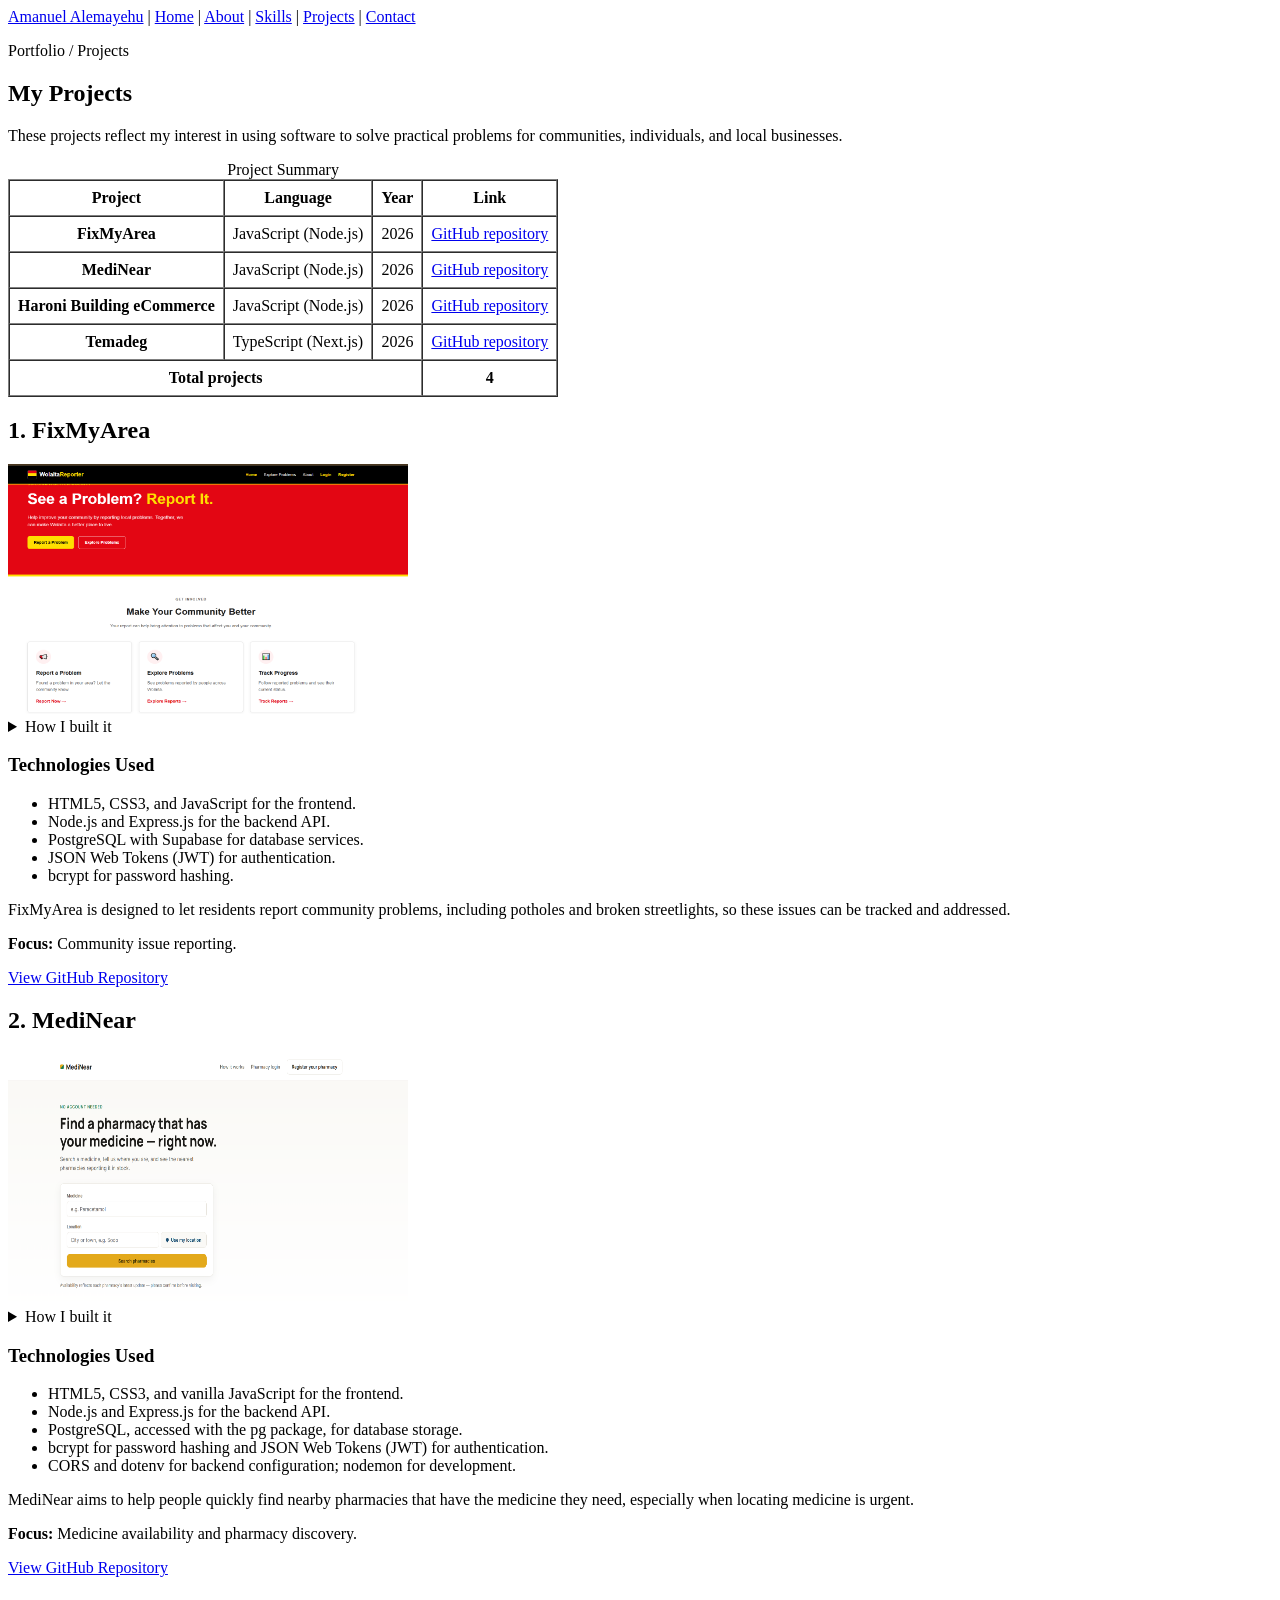
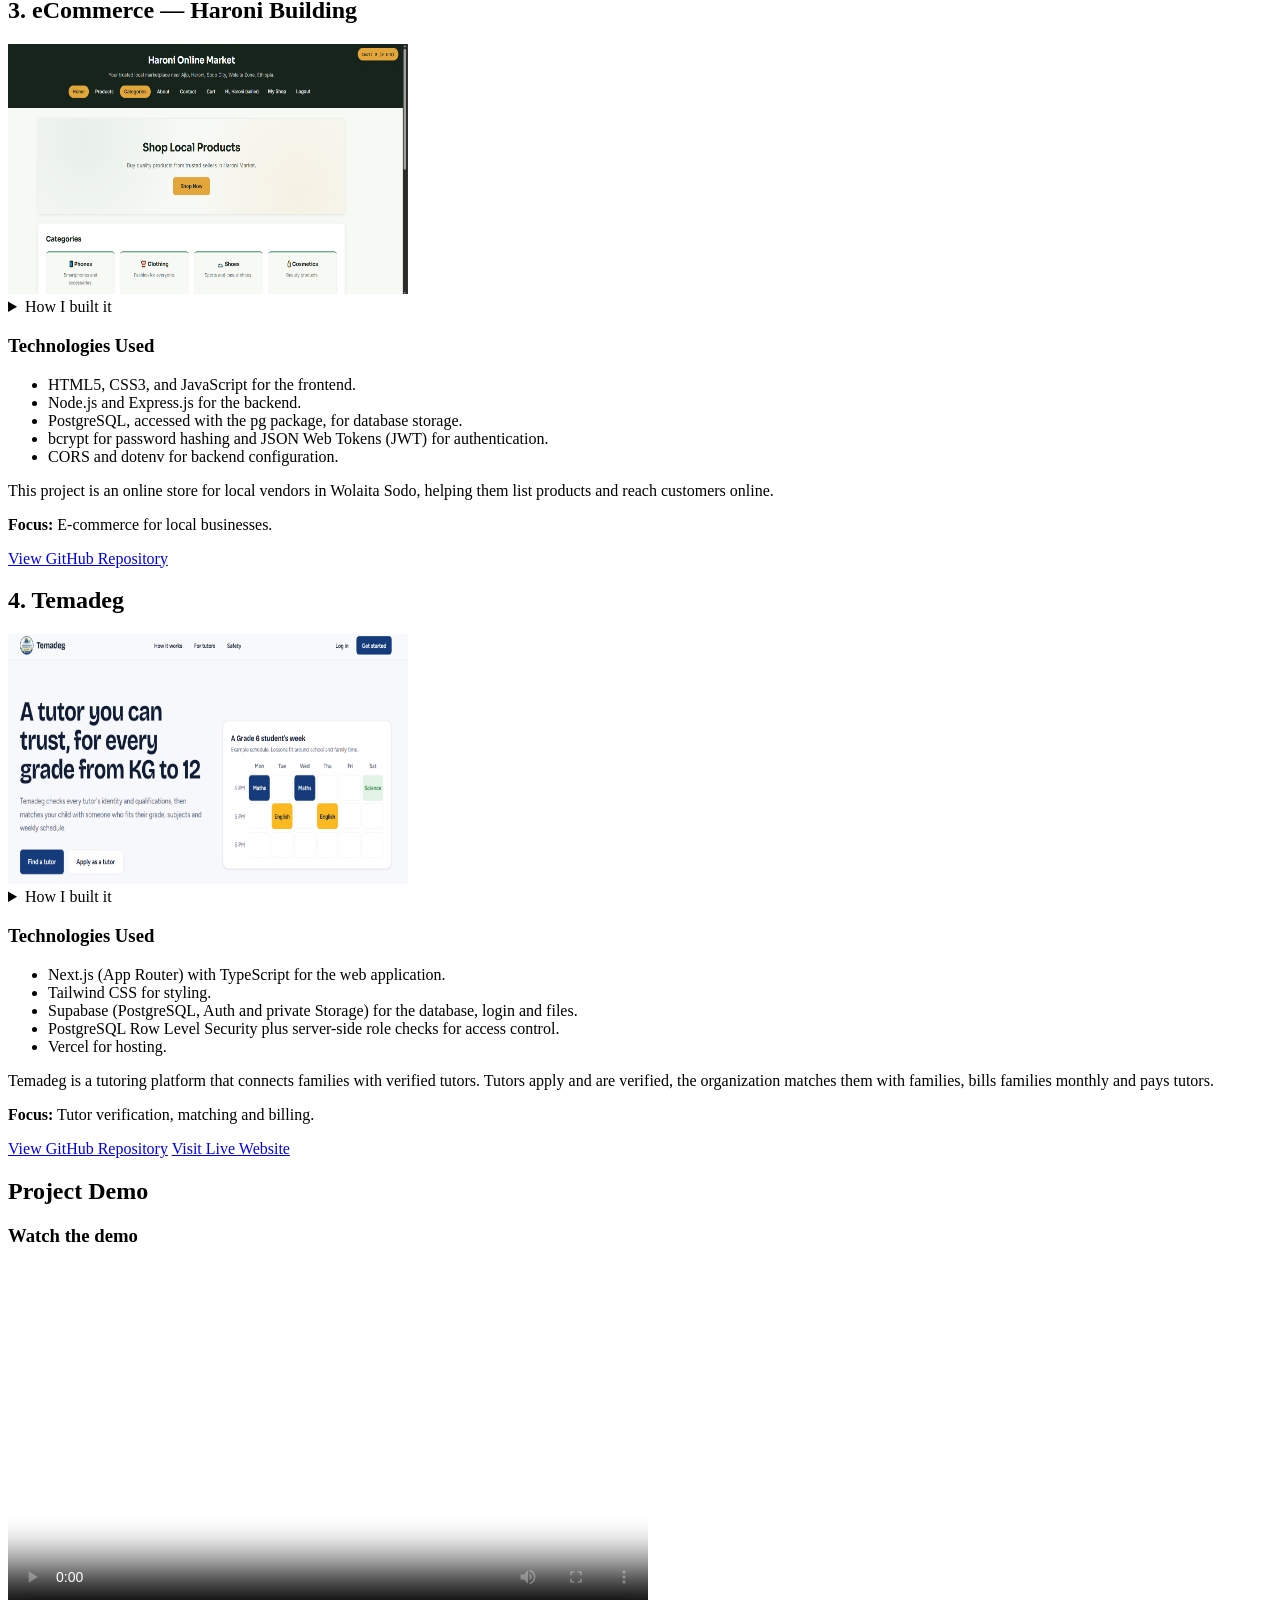
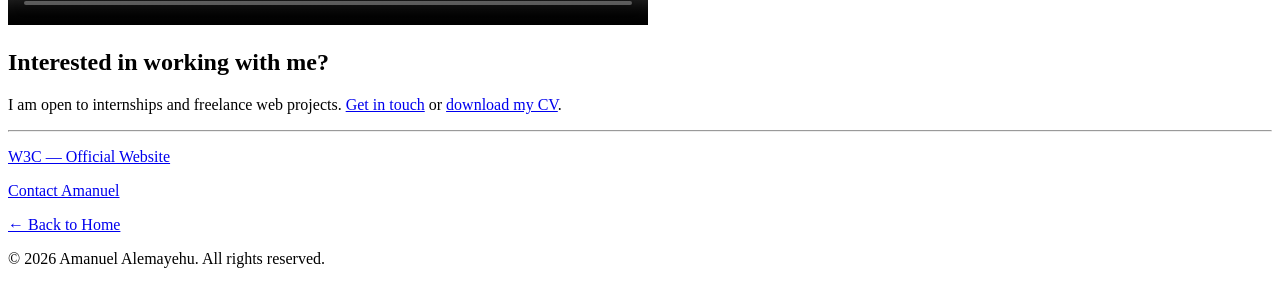
==== commit 4e0790d5: "Lab 14 complete" ====
--- a/projects.html
+++ b/projects.html
@@ -174,7 +174,7 @@
         <!-- PROJECT 4 -->
         <article id="temadeg">
             <h2>4. Temadeg</h2>
-            <img class="project-image" src="images/project-temadeg.png" alt="Screenshot of the Temadeg tutoring platform home page, where families find verified tutors from KG to Grade 12" width="400" height="250">
+            <img class="project-image" src="images/project-temadeg.PNG" alt="Screenshot of the Temadeg tutoring platform home page, where families find verified tutors from KG to Grade 12" width="400" height="250">
             <details>
                 <summary>How I built it</summary>
                 <ol>
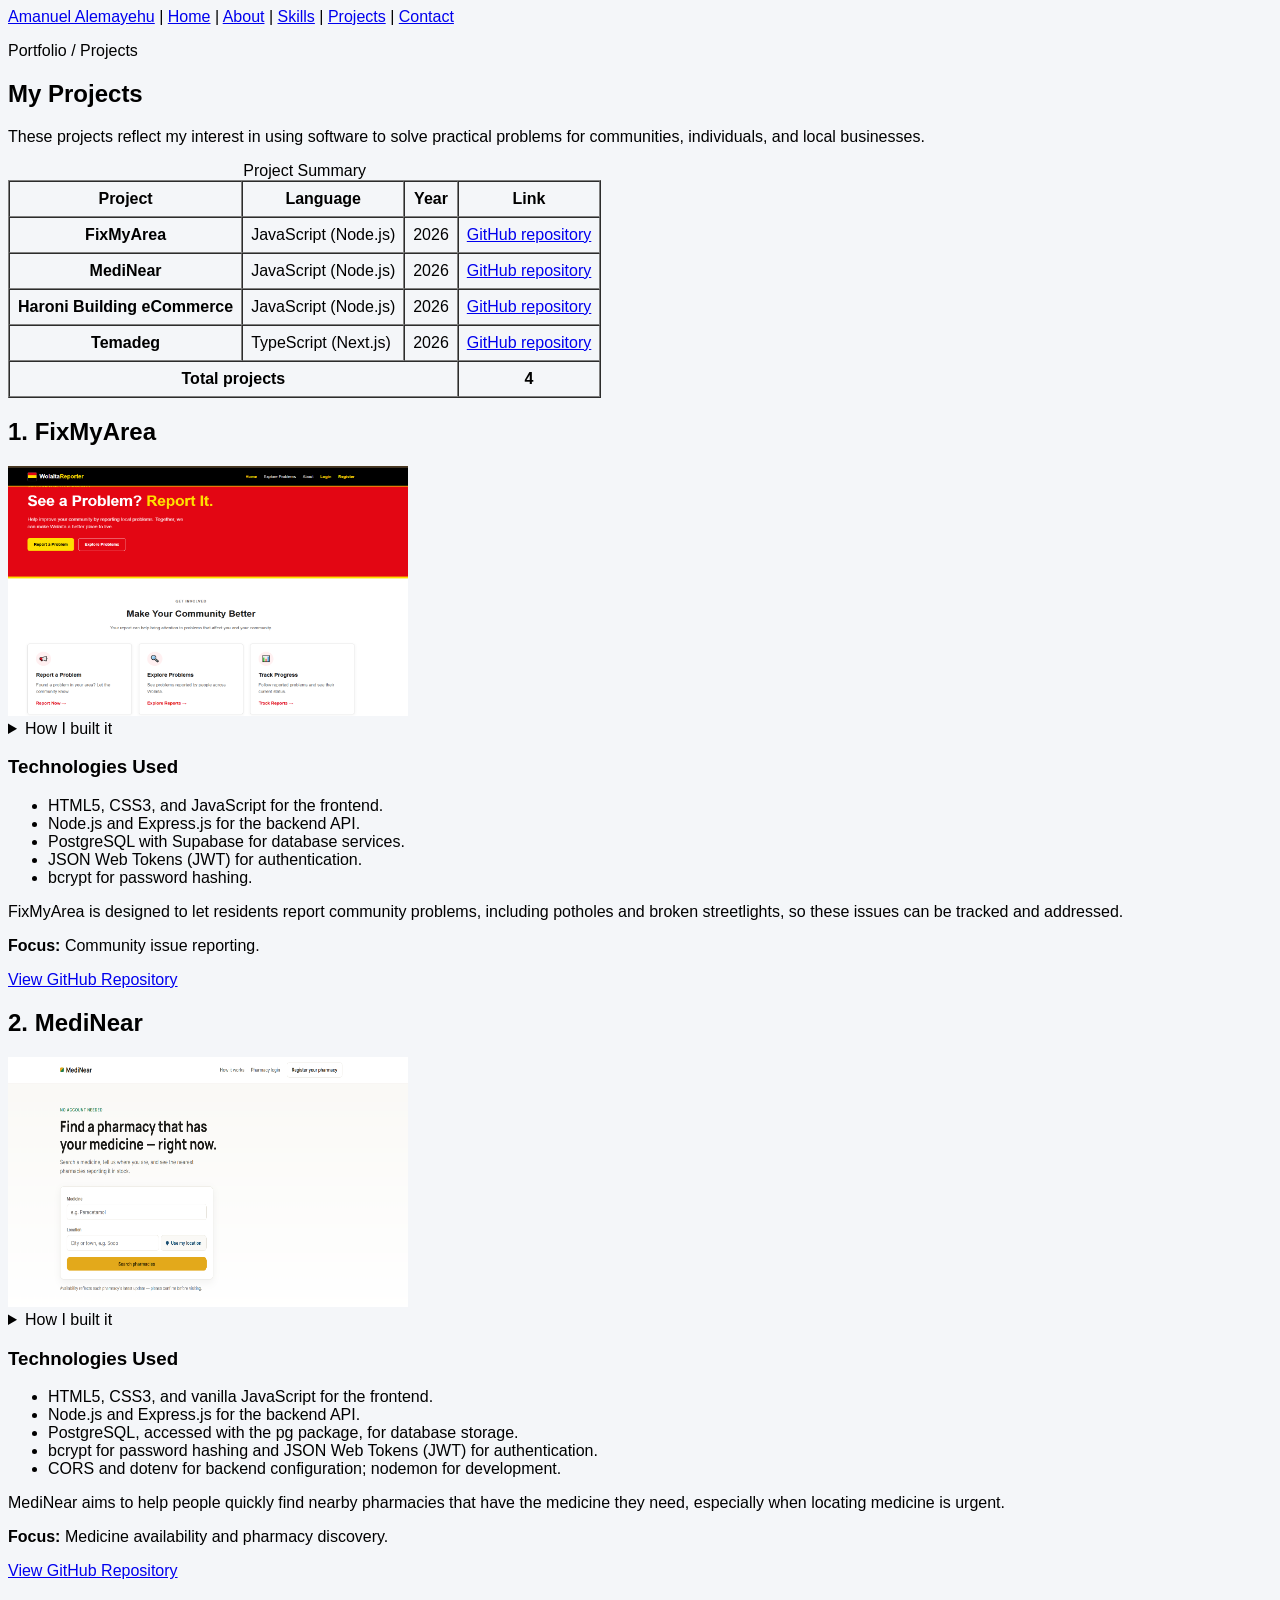
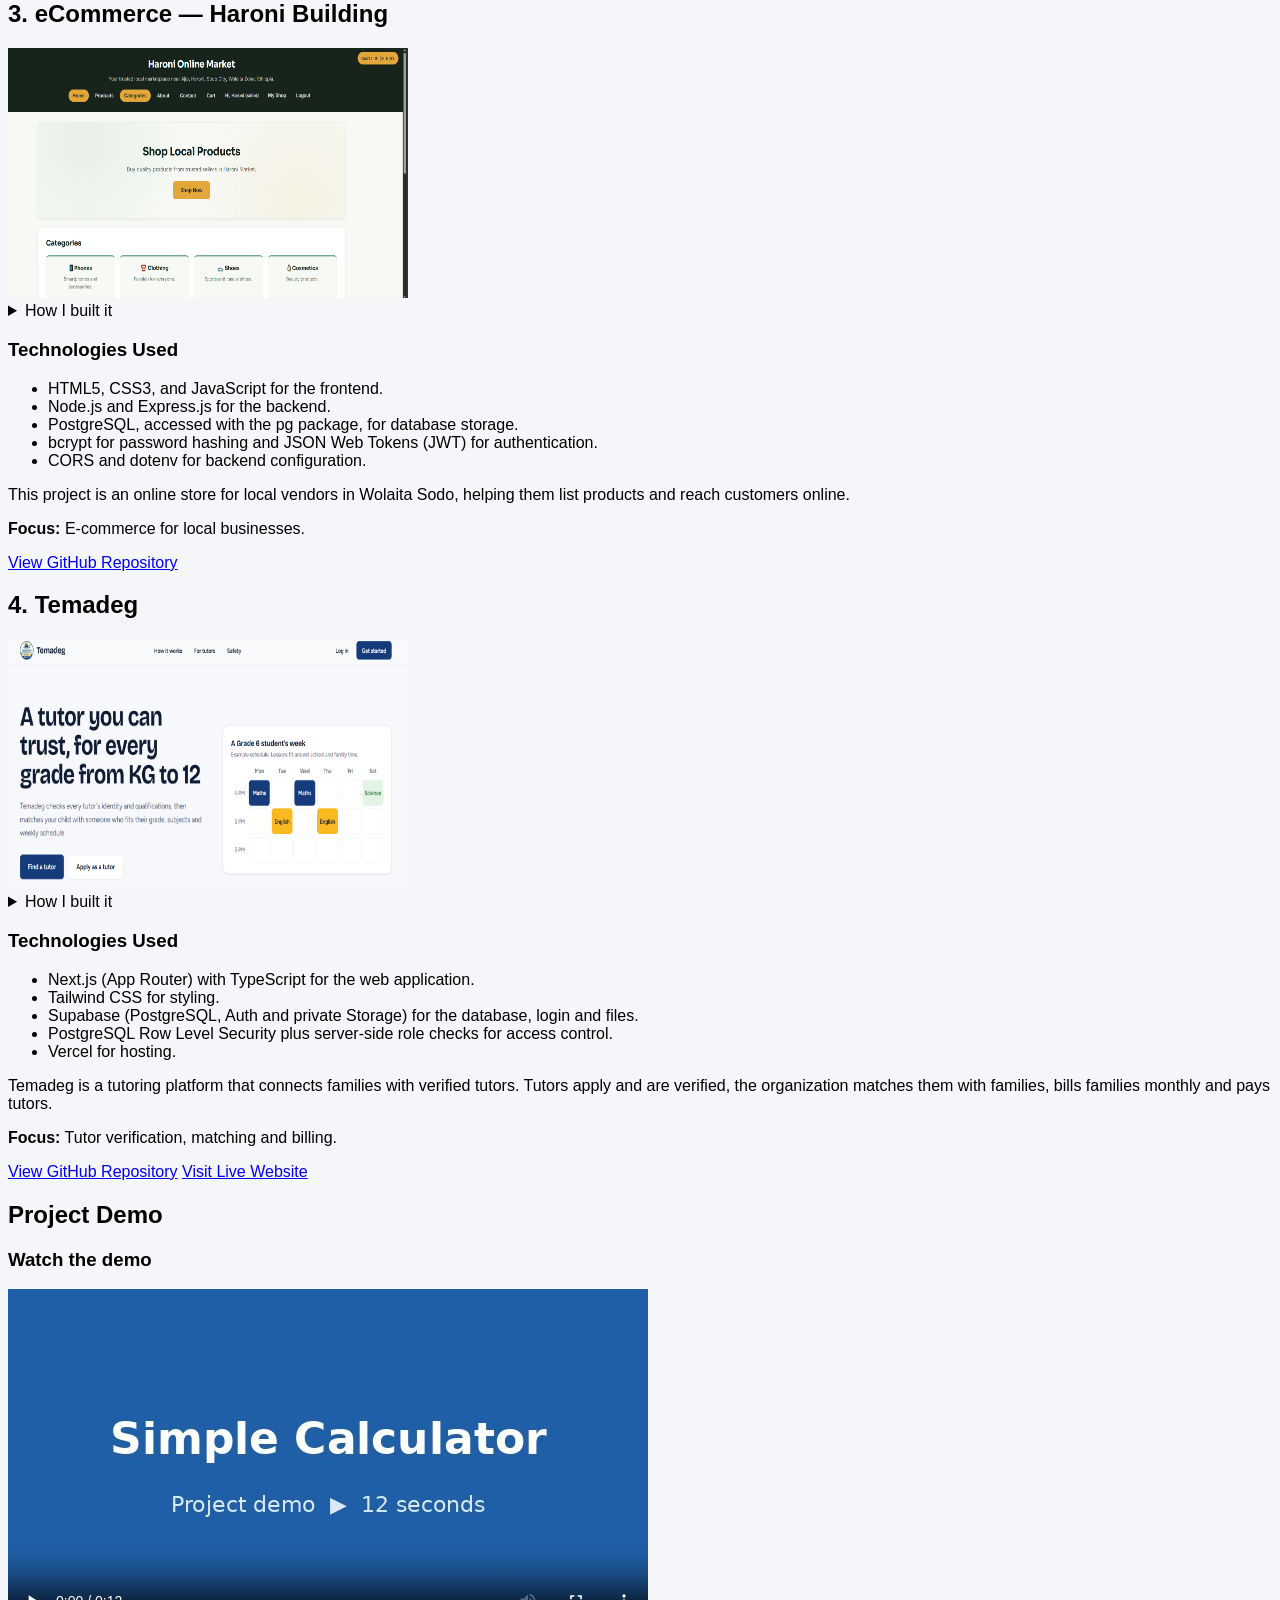
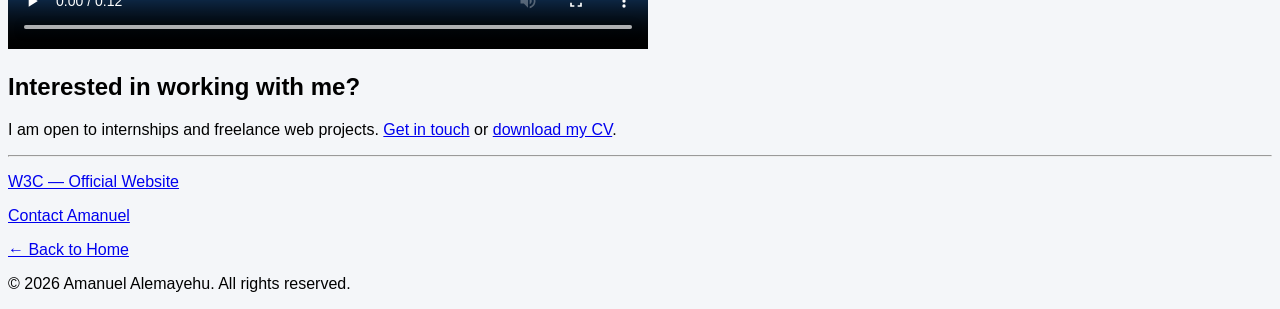
==== commit 564c1246: "Lab 15: Add external CSS stylesheet" ====
--- a/projects.html
+++ b/projects.html
@@ -12,6 +12,8 @@
     <title>Projects | Amanuel Alemayehu</title>
     <!-- Favicon must also be added on this page -->
     <link rel="icon" type="image/png" href="images/favicon.png">
+    <!-- External stylesheet, shared by every page (Lab 15). href is relative to THIS html file, so it must be css/style.css -->
+    <link rel="stylesheet" href="css/style.css">
     <meta name="description" content="Projects by Amanuel Alemayehu, Software Engineering student at AASTU.">
     <!-- Lab 8, Part A: more metadata -->
     <meta name="keywords" content="Amanuel Alemayehu, projects, FixMyArea, MediNear, Temadeg, web developer">
--- a/css/style.css
+++ b/css/style.css
@@ -0,0 +1,9 @@
+/* ==========================================
+   Portfolio stylesheet — Amanuel Alemayehu
+   ========================================== */
+
+/* ---------- Base ---------- */
+body {
+    background-color: #f4f6f9;   /* very light grey-blue */
+    font-family: Arial, sans-serif;
+}
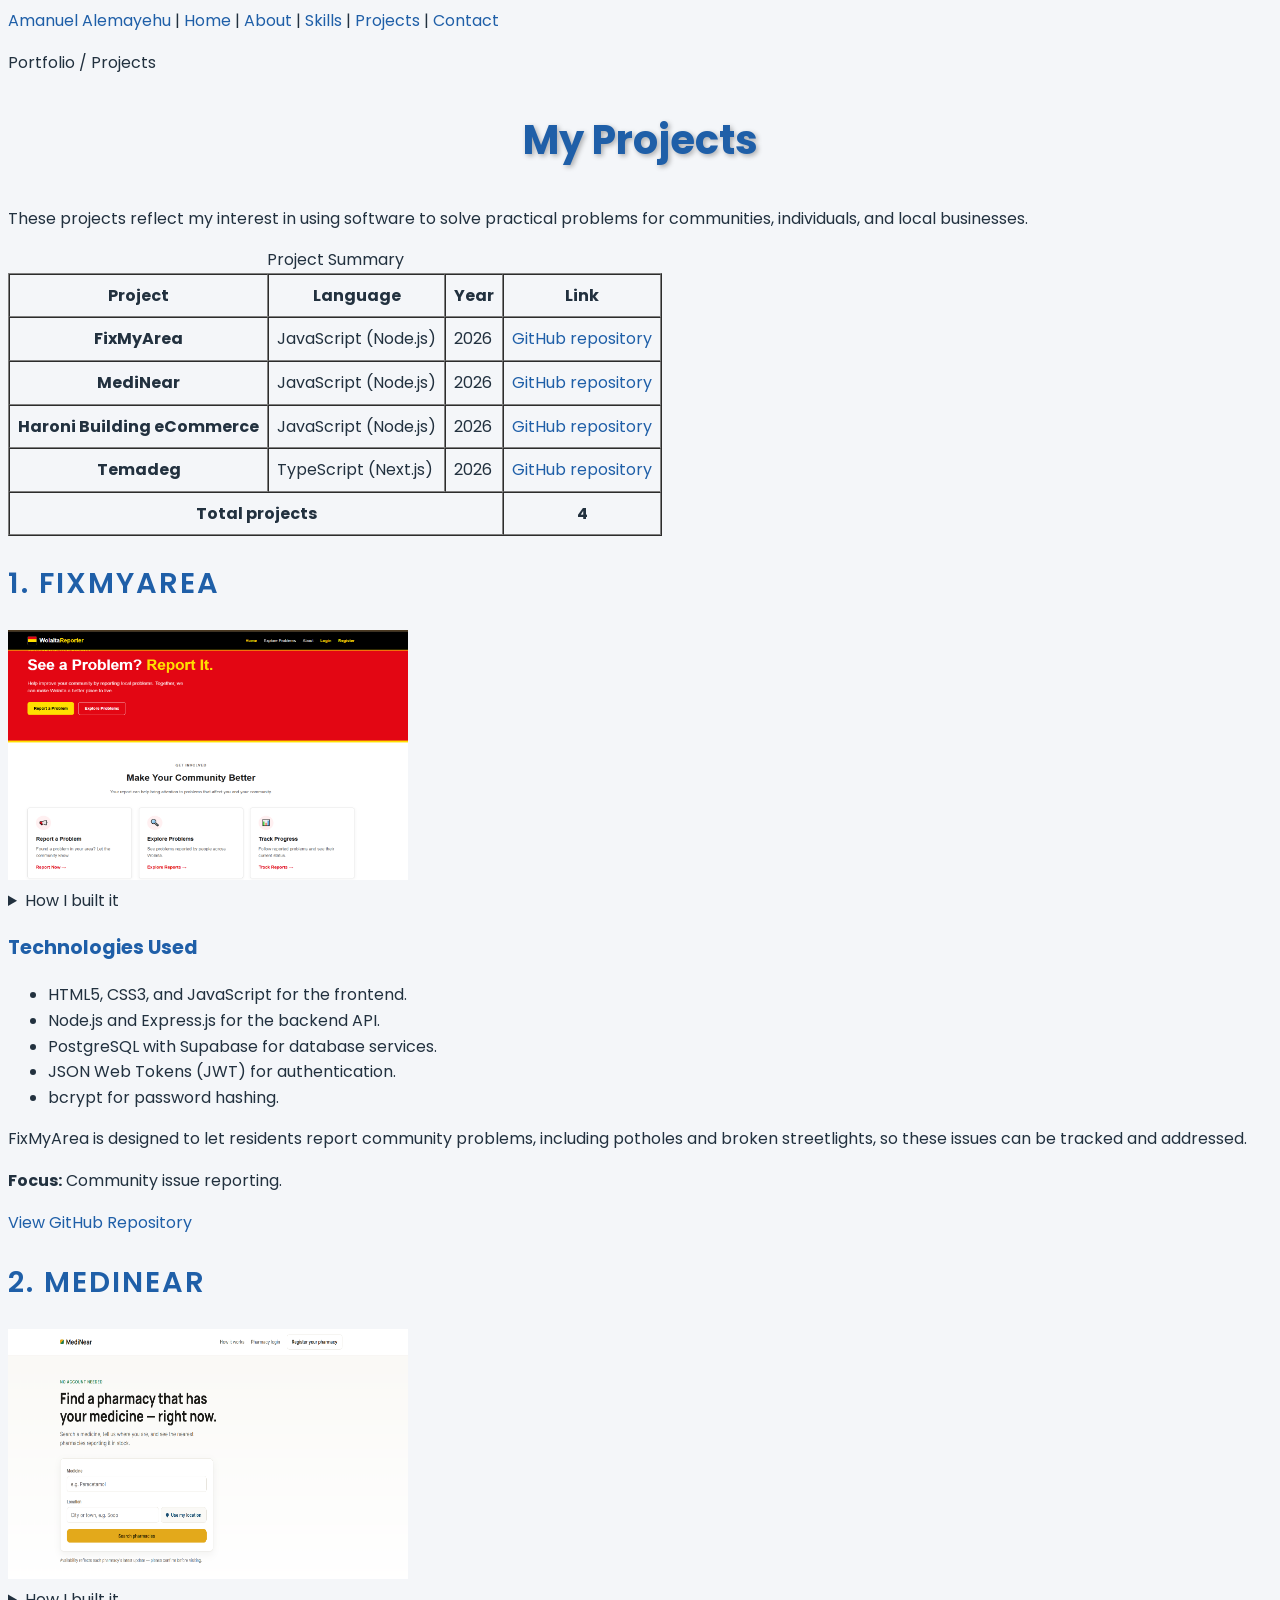
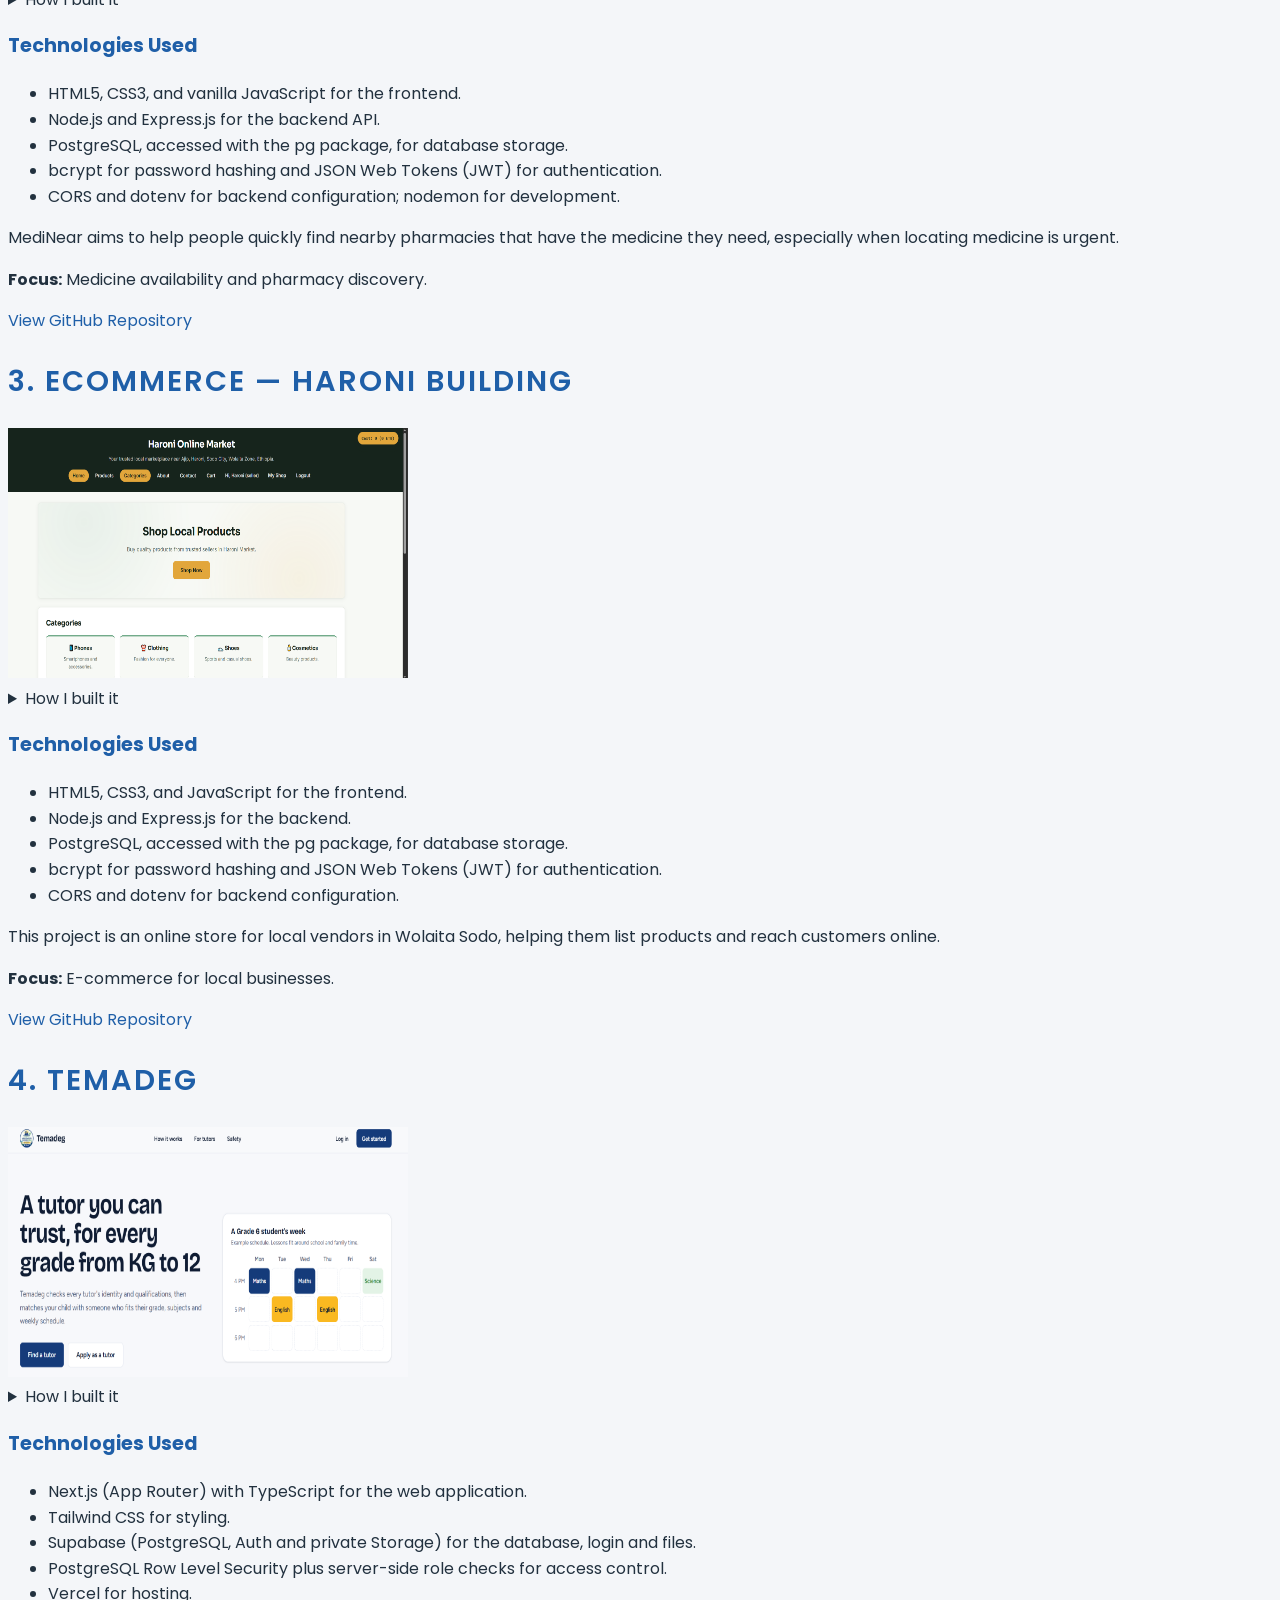
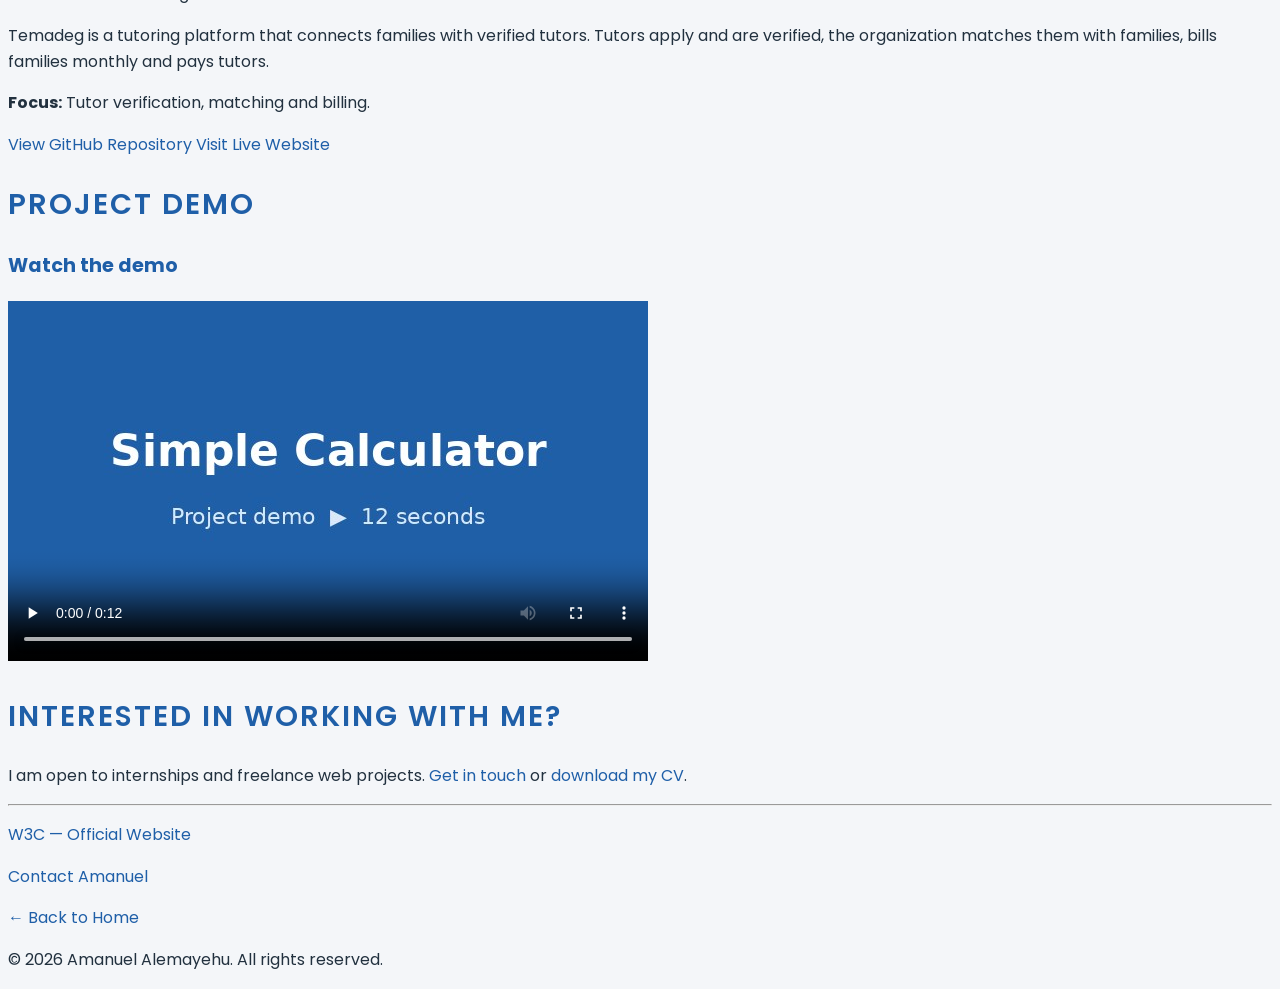
==== commit d1d442c4: "Add CSS selectors and specificity" ====
--- a/projects.html
+++ b/projects.html
@@ -12,6 +12,8 @@
     <title>Projects | Amanuel Alemayehu</title>
     <!-- Favicon must also be added on this page -->
     <link rel="icon" type="image/png" href="images/favicon.png">
+    <!-- Google Font (Lab 16). Must come ABOVE style.css, and on every page. Needs internet; without it the fallback fonts are used. -->
+    <link href="https://fonts.googleapis.com/css2?family=Poppins:wght@400;600;700&display=swap" rel="stylesheet">
     <!-- External stylesheet, shared by every page (Lab 15). href is relative to THIS html file, so it must be css/style.css -->
     <link rel="stylesheet" href="css/style.css">
     <meta name="description" content="Projects by Amanuel Alemayehu, Software Engineering student at AASTU.">
--- a/css/style.css
+++ b/css/style.css
@@ -2,8 +2,71 @@
    Portfolio stylesheet — Amanuel Alemayehu
    ========================================== */
 
+/* Palette
+   Primary  #1f5fa8   (blue, same as the logo)
+   Dark     #22313f   (text)
+   Accent   hsl(37, 91%, 55%)   (orange)
+   Light    #f4f6f9   (page background)
+*/
+
 /* ---------- Base ---------- */
+html {
+    font-size: 16px;   /* 1rem = 16px everywhere */
+}
+
 body {
-    background-color: #f4f6f9;   /* very light grey-blue */
-    font-family: Arial, sans-serif;
+    background-color: #f4f6f9;
+    color: #22313f;                 /* hex */
+    font-family: 'Poppins', Arial, sans-serif;   /* Arial, sans-serif = fallbacks if Poppins fails to load */
+    font-size: 1rem;
+    line-height: 1.6;               /* 1.6 x the font size: easier to read */
 }
+
+/* ---------- Colours: the same blue in three formats ---------- */
+h1 {
+    color: #1f5fa8;                 /* hex */
+}
+
+h2 {
+    color: rgb(31, 95, 168);        /* the same blue in RGB */
+}
+
+h3 {
+    color: hsl(212, 69%, 39%);      /* the same blue in HSL */
+}
+
+mark {
+    background-color: rgba(245, 166, 35, 0.35);   /* see-through orange */
+}
+
+/* ---------- Units: sizes in rem ---------- */
+h1 { font-size: 2.5rem; }   /* 40px */
+h2 { font-size: 1.8rem; }   /* about 29px */
+h3 { font-size: 1.2rem; }   /* about 19px */
+
+/* ---------- Text properties ---------- */
+h1 {
+    text-align: center;
+    font-weight: 700;
+    text-shadow: 2px 2px 5px rgba(0, 0, 0, 0.3);
+}
+
+h2 {
+    text-transform: uppercase;
+    letter-spacing: 2px;
+    font-weight: 600;
+}
+
+a {
+    color: #1f5fa8;
+    text-decoration: none;   /* removes the underline */
+}
+
+blockquote {
+    font-size: 1.2em;        /* 1.2 x the size of its parent */
+    font-style: italic;
+}
+
+code, pre {
+    font-family: 'Courier New', monospace;
+}
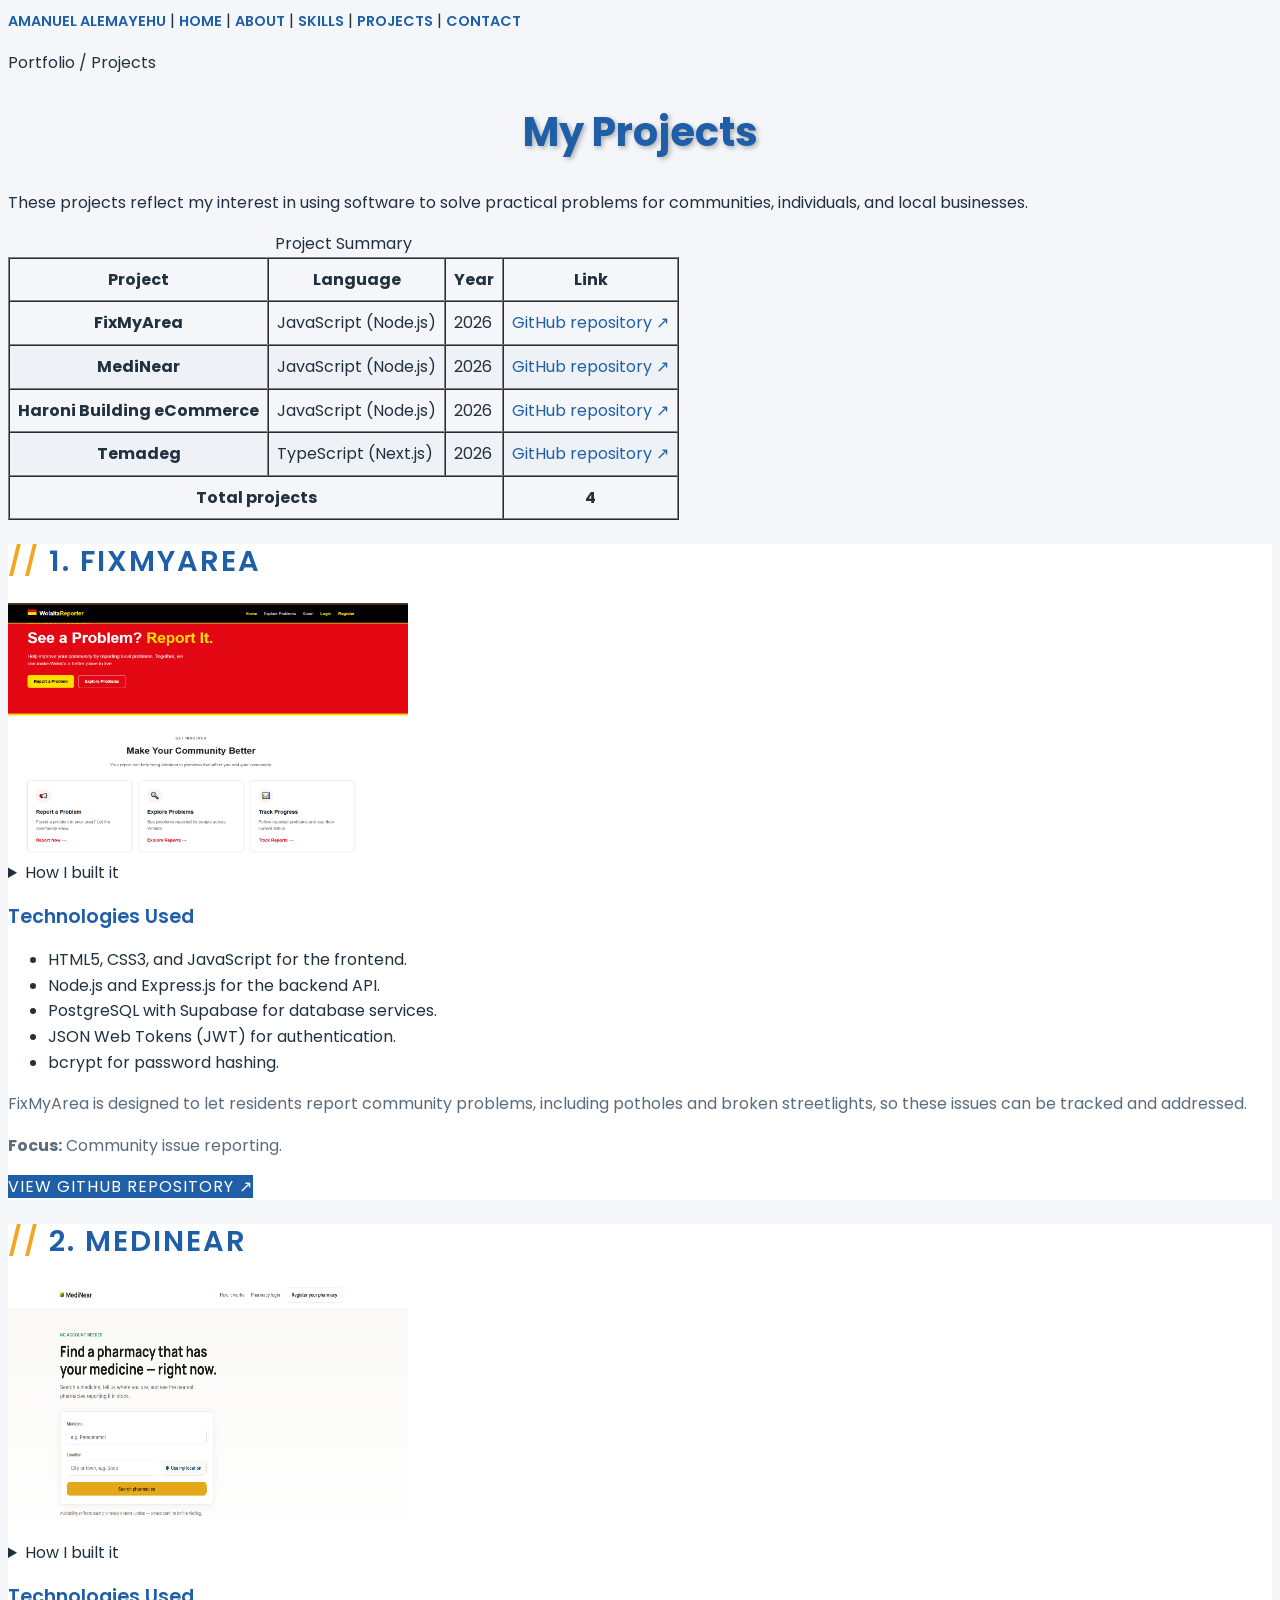
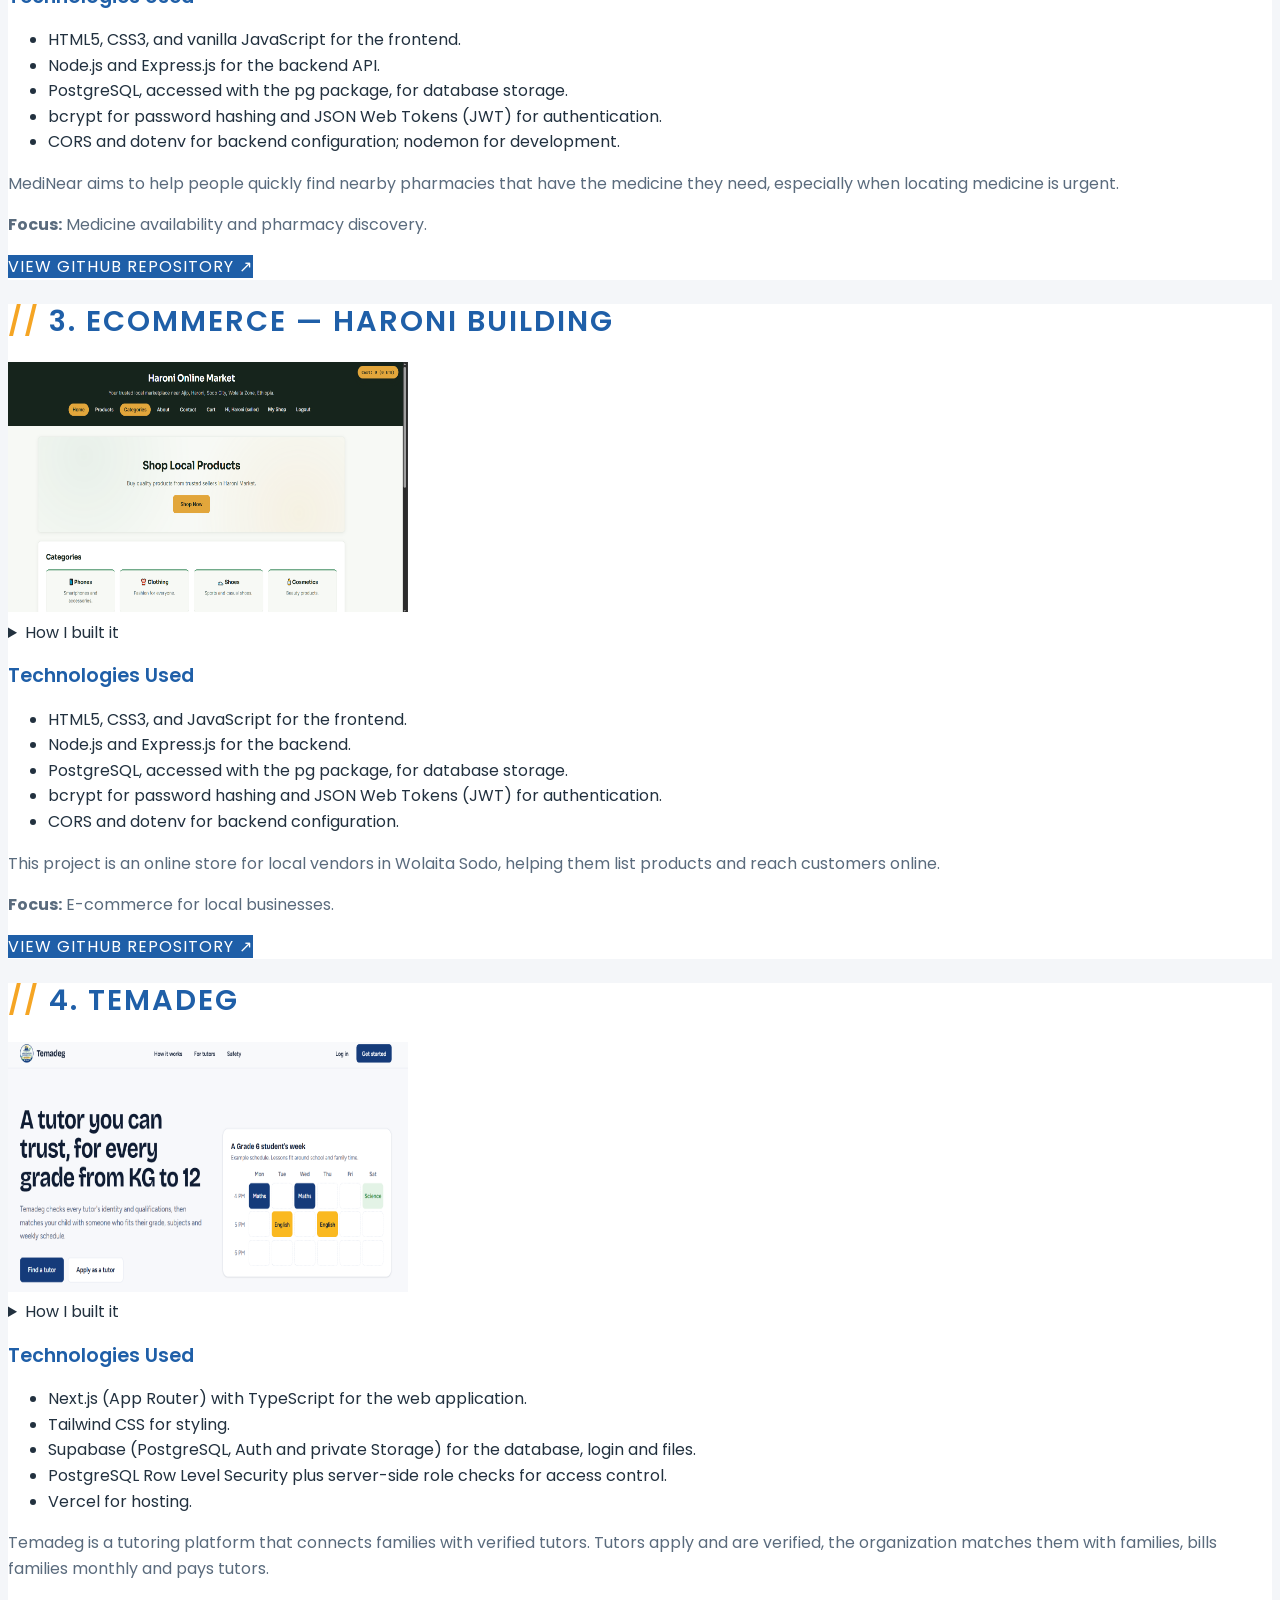
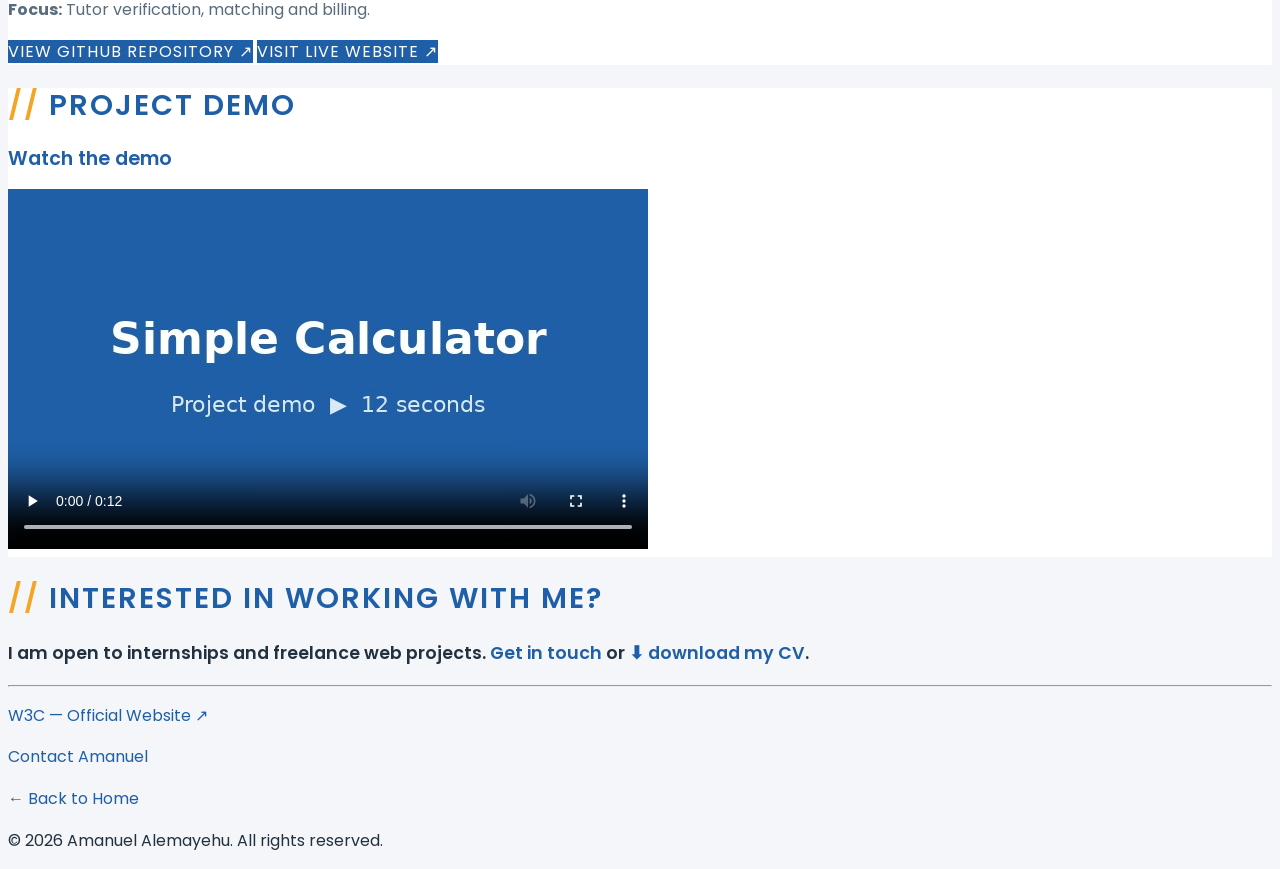
==== commit 9456d11c: "Lab 18: Attribute selectors, pseudo-classes, pseudo-elements" ====
--- a/projects.html
+++ b/projects.html
@@ -1,7 +1,6 @@
 <!-- ============================================================
      projects.html — SECOND PAGE: details of each project
-     Labs covered: 4 links between pages, 5 screenshots, 6 lists, 7 table,
-     8 semantic structure and metadata, 11 video with captions, 12 details/summary, 13 time and entities
+     Labs covered: 4 links between pages, 5 screenshots, 6 lists, 7 table
      ============================================================ -->
 <!DOCTYPE html>
 <html lang="en">
@@ -12,12 +11,9 @@
     <title>Projects | Amanuel Alemayehu</title>
     <!-- Favicon must also be added on this page -->
     <link rel="icon" type="image/png" href="images/favicon.png">
-    <!-- Google Font (Lab 16). Must come ABOVE style.css, and on every page. Needs internet; without it the fallback fonts are used. -->
     <link href="https://fonts.googleapis.com/css2?family=Poppins:wght@400;600;700&display=swap" rel="stylesheet">
-    <!-- External stylesheet, shared by every page (Lab 15). href is relative to THIS html file, so it must be css/style.css -->
     <link rel="stylesheet" href="css/style.css">
     <meta name="description" content="Projects by Amanuel Alemayehu, Software Engineering student at AASTU.">
-    <!-- Lab 8, Part A: more metadata -->
     <meta name="keywords" content="Amanuel Alemayehu, projects, FixMyArea, MediNear, Temadeg, web developer">
     <meta name="author" content="Amanuel Alemayehu">
 </head>
@@ -93,10 +89,10 @@
 
         <!-- PROJECT 1. Each project follows the same pattern: h2 title, screenshot, ordered list (steps),
              unordered list (technologies), description, GitHub button -->
-        <article id="fixmyarea">
+        <article id="fixmyarea" class="card">
             <h2>1. FixMyArea</h2>
             <img class="project-image" src="images/project-fixmyarea.png" alt="Screenshot of the FixMyArea home page with the headline “See a Problem? Report It.” and three cards: Report a Problem, Explore Problems, Track Progress" width="400" height="250">
-            <!-- <details> = a section that opens and closes; <summary> = the clickable heading (Lab 12, Part A). Add the attribute open to start expanded. -->
+            <!-- Ordered list: steps happen in order -->
             <details>
                 <summary>How I built it</summary>
                 <ol>
@@ -118,11 +114,11 @@
 
             <p>FixMyArea is designed to let residents report community problems, including potholes and broken streetlights, so these issues can be tracked and addressed.</p>
             <p><strong>Focus:</strong> Community issue reporting.</p>
-            <a class="button" href="https://github.com/Aman6815/FixMyArea" target="_blank" rel="noopener noreferrer">View GitHub Repository</a>
+            <a class="btn" href="https://github.com/Aman6815/FixMyArea" target="_blank" rel="noopener noreferrer">View GitHub Repository</a>
         </article>
 
         <!-- PROJECT 2 -->
-        <article id="medinear">
+        <article id="medinear" class="card">
             <h2>2. MediNear</h2>
             <img class="project-image" src="images/project-medinear.png" alt="Screenshot of the MediNear home page with the headline “Find a pharmacy that has your medicine — right now.” and a medicine search form" width="400" height="250">
             <details>
@@ -145,11 +141,11 @@
 
             <p>MediNear aims to help people quickly find nearby pharmacies that have the medicine they need, especially when locating medicine is urgent.</p>
             <p><strong>Focus:</strong> Medicine availability and pharmacy discovery.</p>
-            <a class="button" href="https://github.com/Aman6815/MediNear" target="_blank" rel="noopener noreferrer">View GitHub Repository</a>
+            <a class="btn" href="https://github.com/Aman6815/MediNear" target="_blank" rel="noopener noreferrer">View GitHub Repository</a>
         </article>
 
         <!-- PROJECT 3 -->
-        <article id="ecommerce">
+        <article id="ecommerce" class="card">
             <h2>3. eCommerce — Haroni Building</h2>
             <img class="project-image" src="images/project-ecommerce.png" alt="Screenshot of the Haroni Online Market home page with a “Shop Local Products” banner and a Shop Now button" width="400" height="250">
             <details>
@@ -172,11 +168,11 @@
 
             <p>This project is an online store for local vendors in Wolaita Sodo, helping them list products and reach customers online.</p>
             <p><strong>Focus:</strong> E-commerce for local businesses.</p>
-            <a class="button" href="https://github.com/Aman6815/eCommerce" target="_blank" rel="noopener noreferrer">View GitHub Repository</a>
+            <a class="btn" href="https://github.com/Aman6815/eCommerce" target="_blank" rel="noopener noreferrer">View GitHub Repository</a>
         </article>
 
         <!-- PROJECT 4 -->
-        <article id="temadeg">
+        <article id="temadeg" class="card">
             <h2>4. Temadeg</h2>
             <img class="project-image" src="images/project-temadeg.PNG" alt="Screenshot of the Temadeg tutoring platform home page, where families find verified tutors from KG to Grade 12" width="400" height="250">
             <details>
@@ -199,16 +195,12 @@
 
             <p>Temadeg is a tutoring platform that connects families with verified tutors. Tutors apply and are verified, the organization matches them with families, bills families monthly and pays tutors.</p>
             <p><strong>Focus:</strong> Tutor verification, matching and billing.</p>
-            <a class="button" href="https://github.com/Aman6815/temadeg" target="_blank" rel="noopener noreferrer">View GitHub Repository</a>
-            <a class="button" href="https://temadeg.vercel.app" target="_blank" rel="noopener noreferrer">Visit Live Website</a>
-        </article>
-
-        <!-- PROJECT DEMO VIDEO (Lab 11, Part B).
-             controls = play/pause buttons; poster = picture shown before play.
-             The browser plays the FIRST <source> it supports and ignores the rest (mp4, then webm).
-             <track kind="captions"> loads the .vtt captions file; default = captions start switched on.
-             Captions and video need Live Server (http://127.0.0.1), not a double-clicked file:// page. -->
-        <article id="demo">
+            <a class="btn" href="https://github.com/Aman6815/temadeg" target="_blank" rel="noopener noreferrer">View GitHub Repository</a>
+            <a class="btn" href="https://temadeg.vercel.app" target="_blank" rel="noopener noreferrer">Visit Live Website</a>
+        </article>
+
+        <!-- Demo video -->
+        <article id="demo" class="card">
             <h2>Project Demo</h2>
             <h3>Watch the demo</h3>
             <video controls poster="images/project-demo-poster.jpg" width="640" height="360">
@@ -219,7 +211,6 @@
             </video>
         </article>
 
-        <!-- Lab 8: <aside> = related but secondary content (a short invitation, not one of the projects) -->
         <aside>
             <h2>Interested in working with me?</h2>
             <p>I am open to internships and freelance web projects. <a href="index.html#contact">Get in touch</a> or <a href="files/cv.pdf" download>download my CV</a>.</p>
--- a/css/style.css
+++ b/css/style.css
@@ -11,62 +11,191 @@
 
 /* ---------- Base ---------- */
 html {
-    font-size: 16px;   /* 1rem = 16px everywhere */
+    font-size: 16px;
 }
 
 body {
     background-color: #f4f6f9;
-    color: #22313f;                 /* hex */
-    font-family: 'Poppins', Arial, sans-serif;   /* Arial, sans-serif = fallbacks if Poppins fails to load */
+    color: #22313f;
+    font-family: 'Poppins', Arial, sans-serif;
     font-size: 1rem;
-    line-height: 1.6;               /* 1.6 x the font size: easier to read */
-}
-
-/* ---------- Colours: the same blue in three formats ---------- */
+    line-height: 1.6;
+}
+
+/* ---------- Headings ---------- */
+h1, h2, h3 {
+    line-height: 1.2;
+    font-weight: 600;
+}
+
 h1 {
-    color: #1f5fa8;                 /* hex */
-}
-
-h2 {
-    color: rgb(31, 95, 168);        /* the same blue in RGB */
-}
-
-h3 {
-    color: hsl(212, 69%, 39%);      /* the same blue in HSL */
-}
-
-mark {
-    background-color: rgba(245, 166, 35, 0.35);   /* see-through orange */
-}
-
-/* ---------- Units: sizes in rem ---------- */
-h1 { font-size: 2.5rem; }   /* 40px */
-h2 { font-size: 1.8rem; }   /* about 29px */
-h3 { font-size: 1.2rem; }   /* about 19px */
-
-/* ---------- Text properties ---------- */
-h1 {
+    color: #1f5fa8;
+    font-size: 2.5rem;
     text-align: center;
     font-weight: 700;
     text-shadow: 2px 2px 5px rgba(0, 0, 0, 0.3);
 }
 
 h2 {
+    color: rgb(31, 95, 168);
+    font-size: 1.8rem;
     text-transform: uppercase;
     letter-spacing: 2px;
-    font-weight: 600;
-}
-
+}
+
+h3 {
+    color: hsl(212, 69%, 39%);
+    font-size: 1.2rem;
+}
+
+/* ---------- Text ---------- */
 a {
     color: #1f5fa8;
-    text-decoration: none;   /* removes the underline */
+    text-decoration: none;
 }
 
 blockquote {
-    font-size: 1.2em;        /* 1.2 x the size of its parent */
+    font-size: 1.2em;
     font-style: italic;
 }
 
 code, pre {
     font-family: 'Courier New', monospace;
 }
+
+mark {
+    background-color: rgba(245, 166, 35, 0.35);
+}
+
+/* ---------- Link states (order: LoVe HAte) ---------- */
+a:link    { color: #1f5fa8; }
+a:visited { color: #6a3fa0; }
+a:hover   { color: hsl(37, 91%, 45%); text-decoration: underline; }
+a:active  { color: #b03a2e; }
+
+/* links that are buttons keep white text in every state */
+a.btn:link,
+a.btn:visited,
+a.btn:hover,
+a.btn:active {
+    color: white;
+    text-decoration: none;
+}
+
+/* ---------- Components ---------- */
+.tagline {
+    text-align: center;
+    font-size: 1.2rem;
+    color: #5a6b7d;
+    letter-spacing: 1px;
+}
+
+.btn {
+    background-color: #1f5fa8;
+    color: white;
+    font-family: inherit;   /* buttons don't inherit the font by default */
+    font-size: 1rem;
+    border: none;
+    cursor: pointer;
+}
+
+.btn-secondary {
+    background-color: #5a6b7d;
+}
+
+.card {
+    background-color: white;
+}
+
+.card:hover {
+    background-color: #f0f6ff;
+}
+
+.btn:hover {
+    background-color: #174a84;
+}
+
+.btn-secondary:hover {
+    background-color: #445566;
+}
+
+#contact {
+    background-color: #e8eef6;
+}
+
+/* ---------- Selecting by position ---------- */
+nav a {
+    font-weight: 600;
+    text-transform: uppercase;
+    font-size: 0.9rem;
+}
+
+.card > p {
+    color: #5a6b7d;
+}
+
+h2 + p {
+    font-size: 1.1rem;
+}
+
+legend ~ label {
+    font-weight: 600;
+}
+
+/* ---------- Forms ---------- */
+input[type="text"],
+input[type="email"],
+input[type="number"],
+input[type="date"],
+select,
+textarea {
+    border: 2px solid #1f5fa8;
+    font-family: inherit;
+    font-size: 1rem;
+}
+
+abbr[title] {
+    cursor: help;
+    text-decoration: underline dotted;
+}
+
+[class*="btn"] {
+    text-transform: uppercase;
+    letter-spacing: 1px;
+}
+
+/* ---------- Link icons ---------- */
+a[href^="https"]::after {
+    content: " ↗";
+}
+
+a[href^="mailto"]::before {
+    content: "✉ ";
+}
+
+a[href^="tel"]::before {
+    content: "☎ ";
+}
+
+a[download]::before {
+    content: "⬇ ";
+}
+
+/* ---------- Decorated headings ---------- */
+h2::before {
+    content: "// ";
+    color: hsl(37, 91%, 55%);
+}
+
+h2 + p::first-line {
+    font-weight: 600;
+}
+
+/* ---------- Lists and tables ---------- */
+ol li:first-child {
+    font-weight: 600;
+}
+
+tbody tr:nth-child(even) {
+    background-color: #eef2f7;
+}
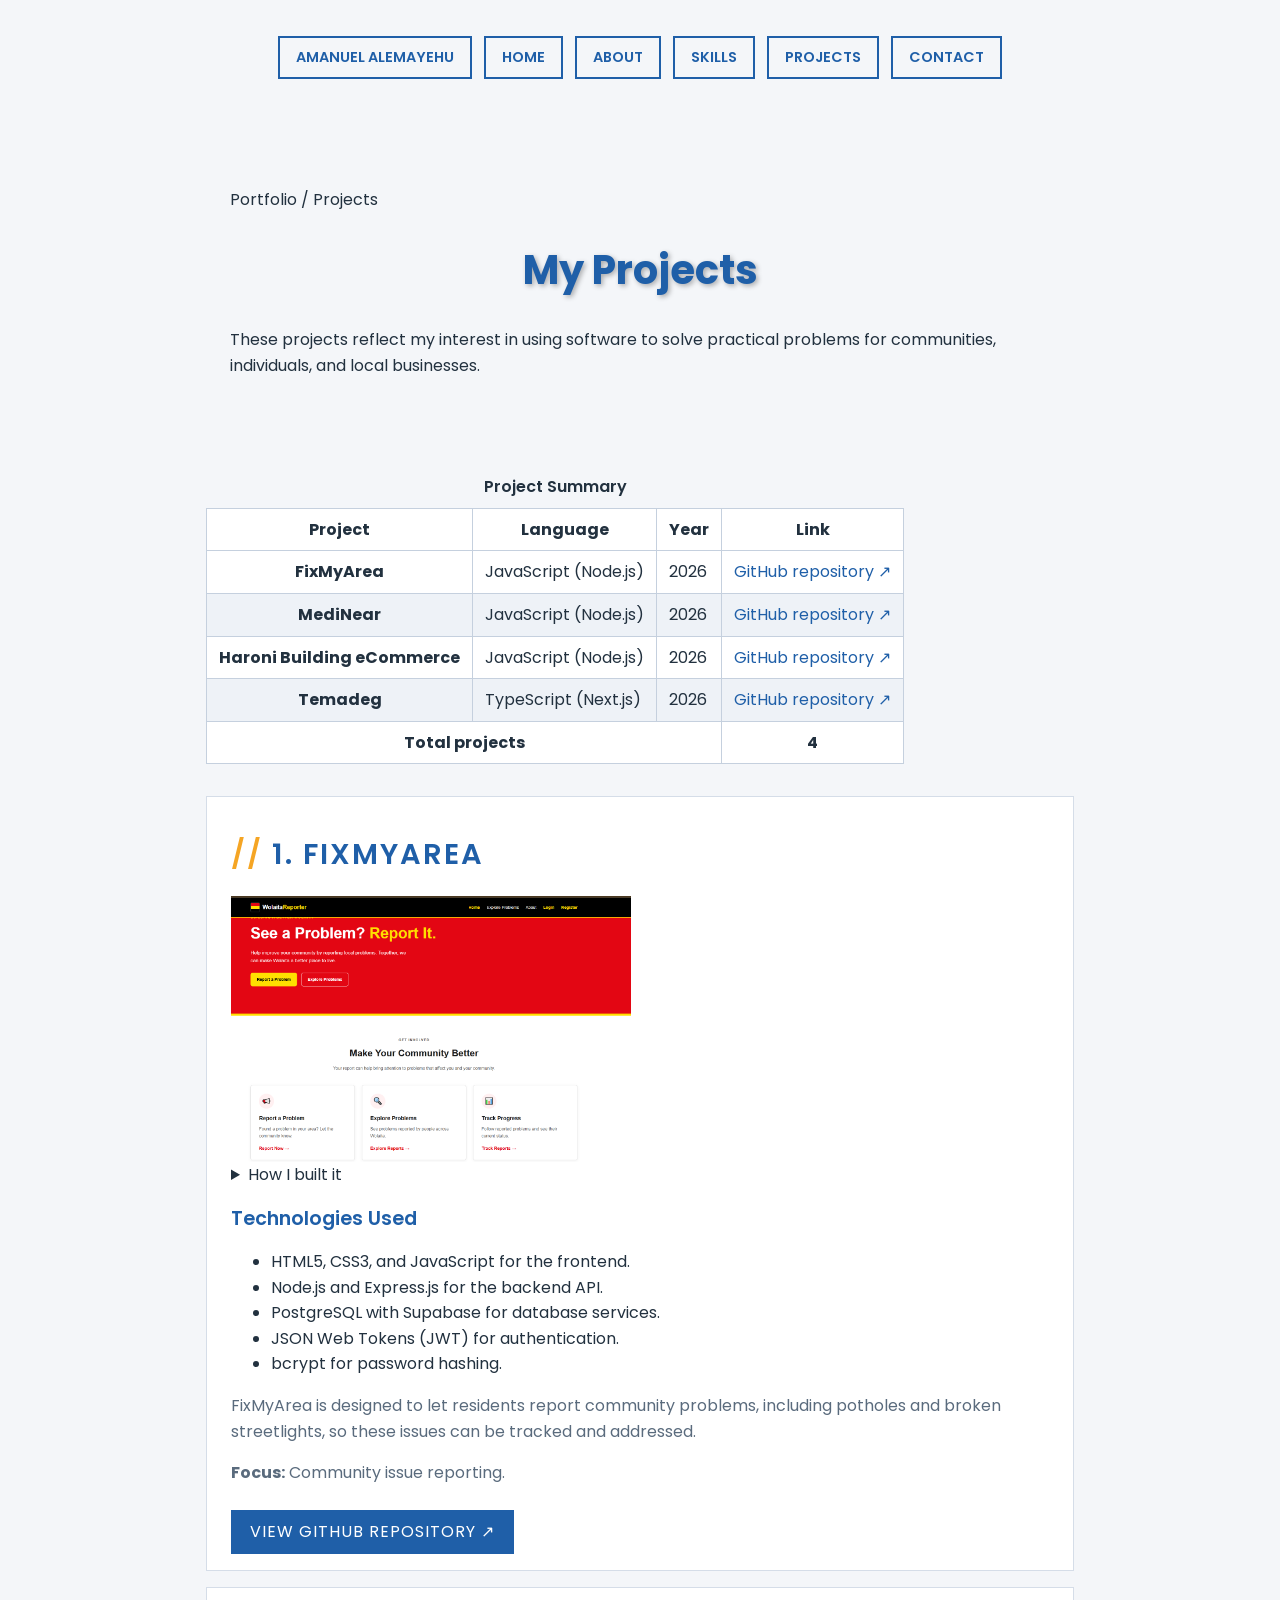
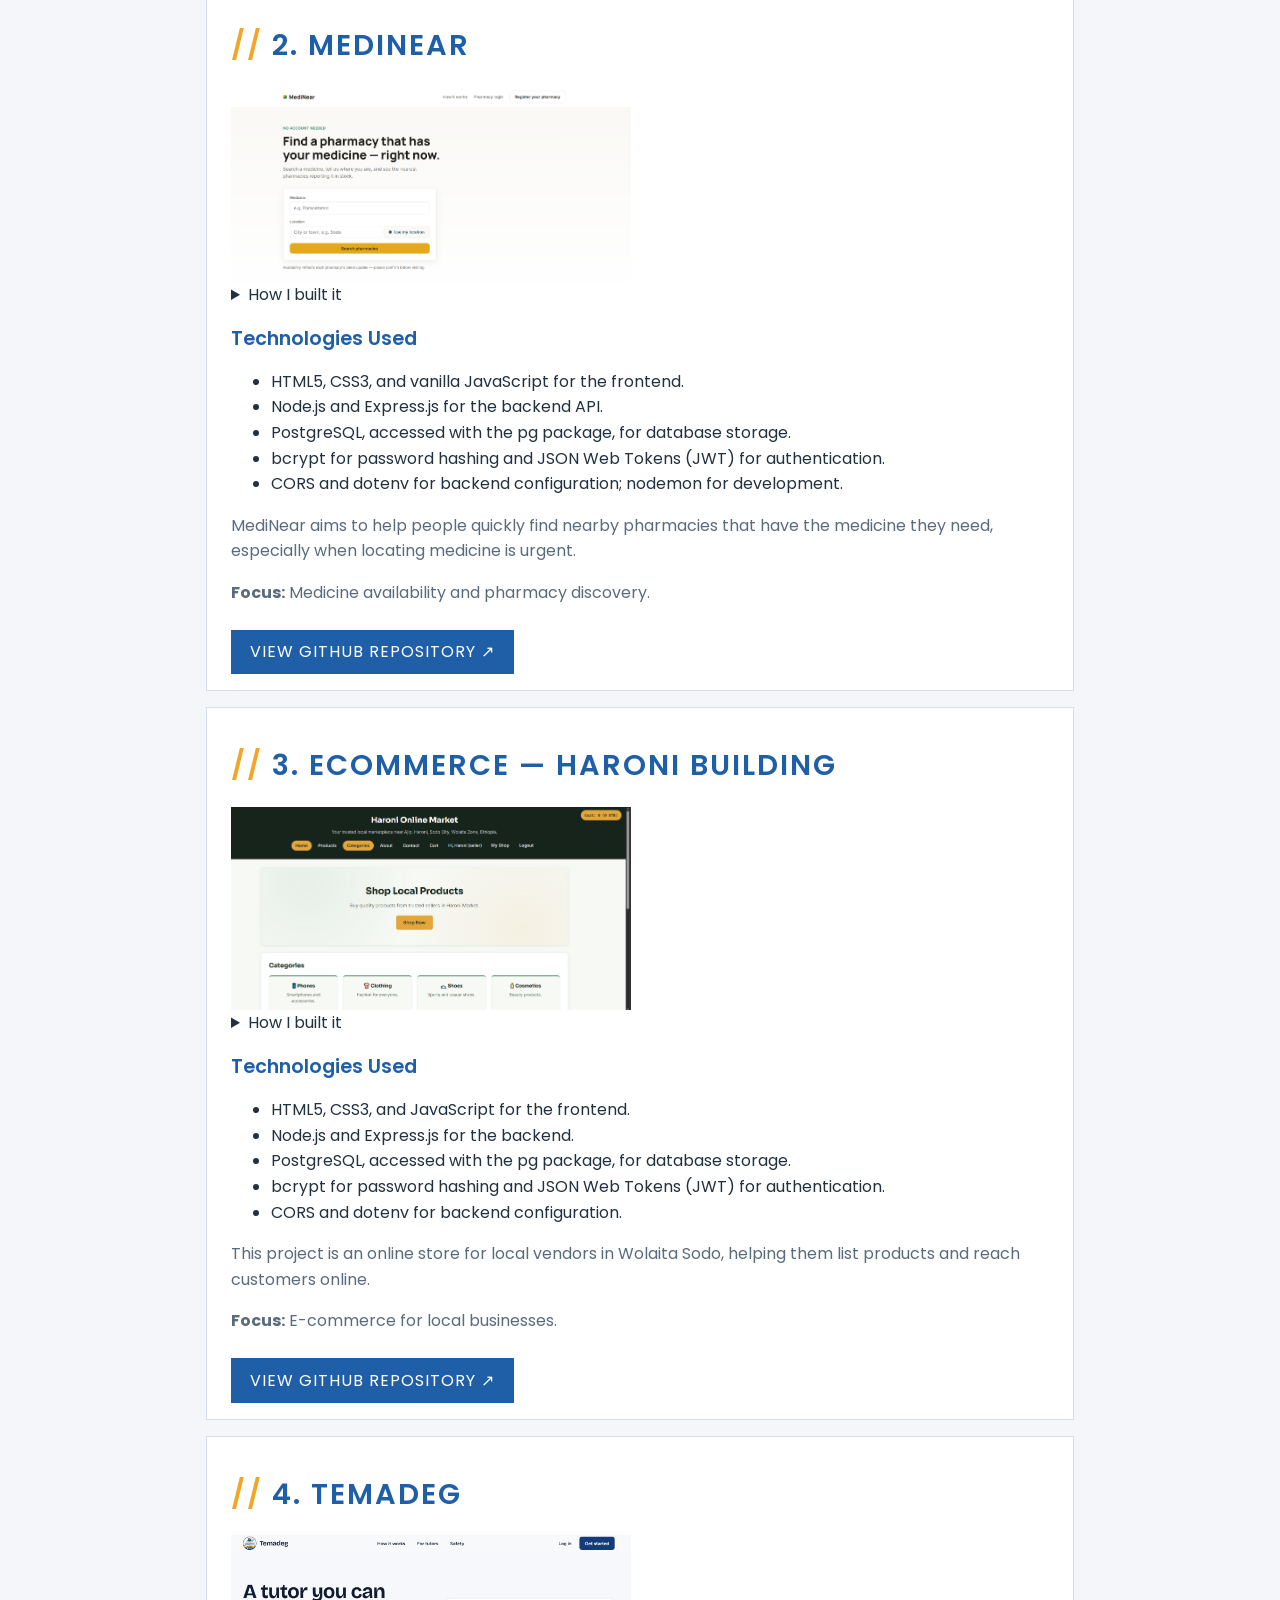
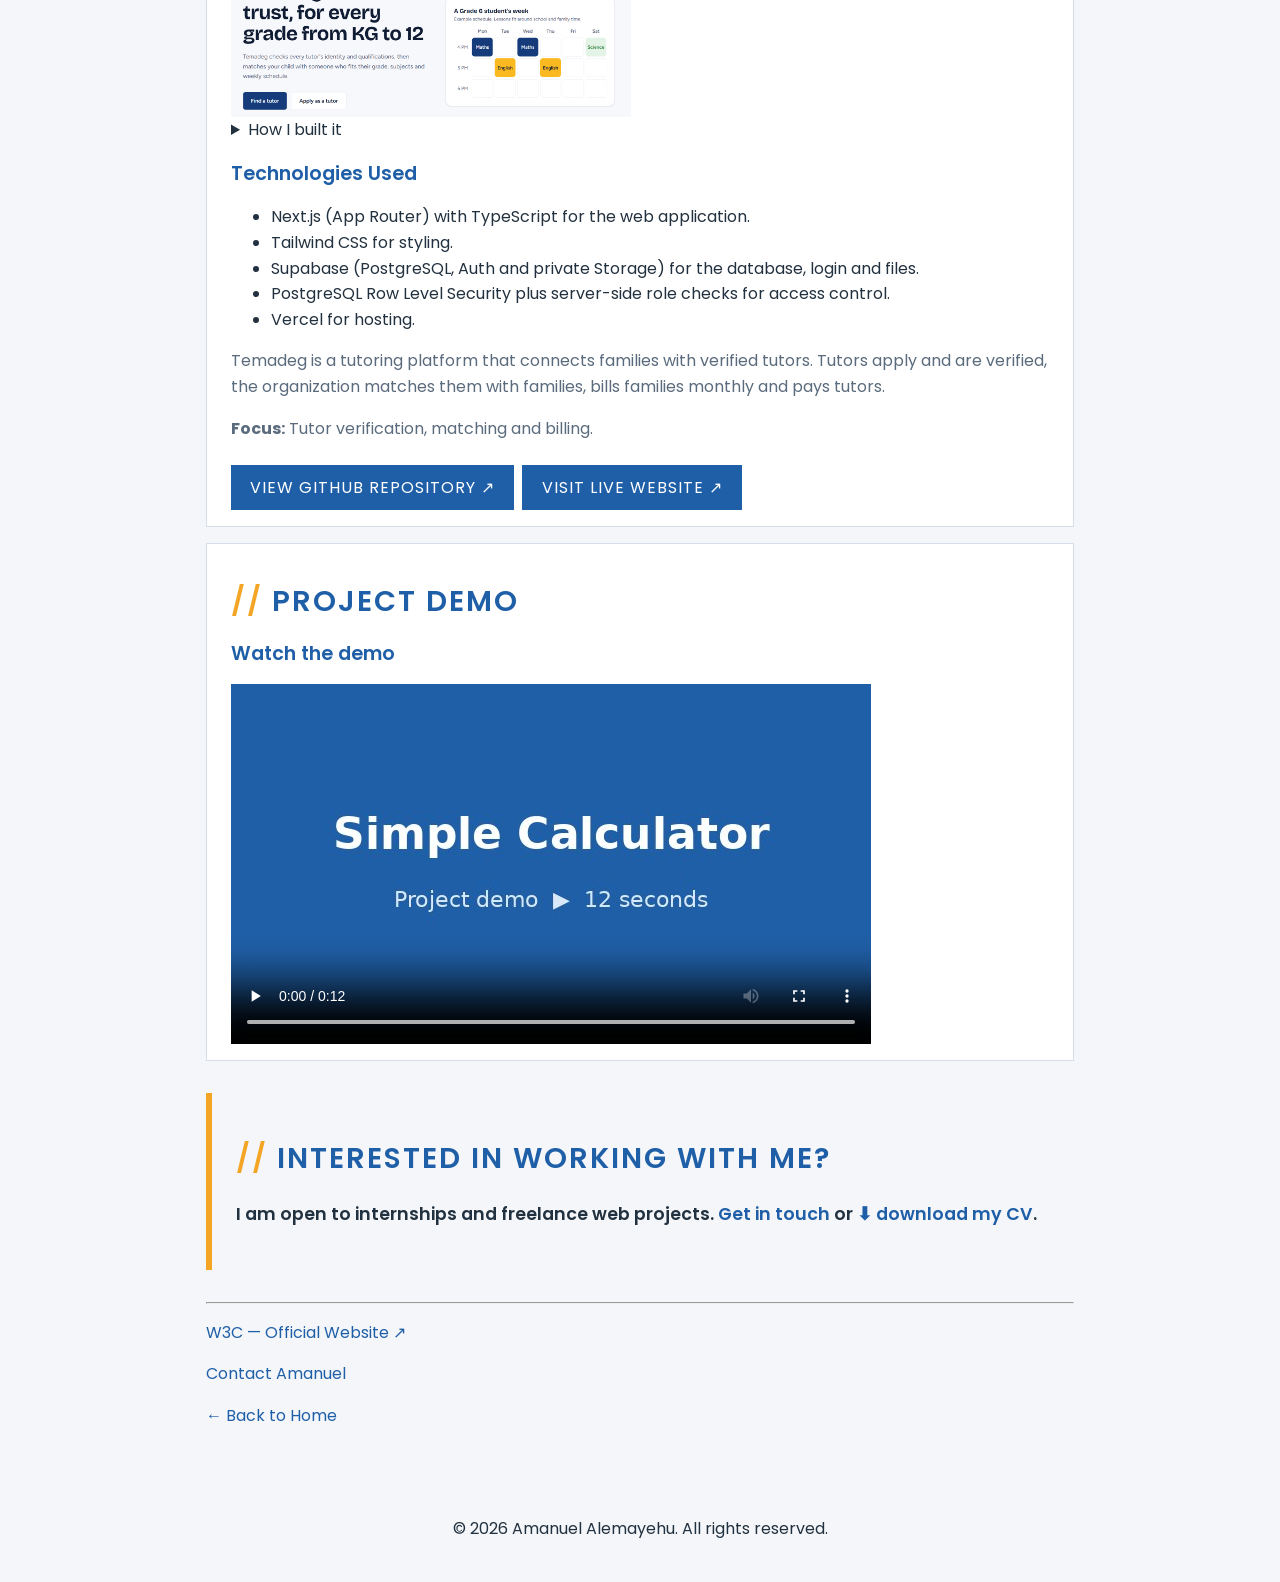
==== commit 0de80d60: "Lab 19: Box model and display" ====
--- a/projects.html
+++ b/projects.html
@@ -21,11 +21,11 @@
     <!-- NAVIGATION: "index.html#about" = go to the home page AND jump to its id="about" section -->
     <header>
         <nav aria-label="Main navigation">
-            <a class="brand" href="index.html">Amanuel Alemayehu</a> |
-            <a href="index.html">Home</a> |
-            <a href="index.html#about">About</a> |
-            <a href="index.html#skills">Skills</a> |
-            <a href="projects.html" aria-current="page">Projects</a> |
+            <a class="brand" href="index.html">Amanuel Alemayehu</a>
+            <a href="index.html">Home</a>
+            <a href="index.html#about">About</a>
+            <a href="index.html#skills">Skills</a>
+            <a href="projects.html" aria-current="page">Projects</a>
             <a href="index.html#contact">Contact</a>
         </nav>
     </header>
@@ -42,7 +42,7 @@
              tfoot = total row where colspan="3" merges 3 cells so the count sits in the last column.
              Each Link cell holds an <a> to the project's GitHub page. -->
         <div class="table-wrap">
-            <table border="1" cellpadding="8" cellspacing="0">
+            <table>
                 <caption>Project Summary</caption>
                 <thead>
                     <tr>
--- a/css/style.css
+++ b/css/style.css
@@ -9,6 +9,11 @@
    Light    #f4f6f9   (page background)
 */
 
+/* ---------- Reset ---------- */
+* {
+    box-sizing: border-box;   /* width includes padding and border */
+}
+
 /* ---------- Base ---------- */
 html {
     font-size: 16px;
@@ -20,6 +25,25 @@
     font-family: 'Poppins', Arial, sans-serif;
     font-size: 1rem;
     line-height: 1.6;
+    margin: 0;
+}
+
+/* ---------- Layout ---------- */
+main {
+    max-width: 900px;
+    margin: 0 auto;
+    padding: 0 1rem;
+}
+
+header {
+    text-align: center;
+    padding: 2rem 1rem;
+}
+
+footer {
+    text-align: center;
+    padding: 1.5rem 1rem;
+    margin-top: 3rem;
 }
 
 /* ---------- Headings ---------- */
@@ -97,6 +121,9 @@
     font-size: 1rem;
     border: none;
     cursor: pointer;
+    display: inline-block;   /* so links styled as buttons accept vertical padding */
+    padding: 0.6rem 1.2rem;
+    margin: 0.5rem 0.25rem 0 0;
 }
 
 .btn-secondary {
@@ -105,6 +132,9 @@
 
 .card {
     background-color: white;
+    padding: 1rem 1.5rem;
+    margin: 1rem 0;
+    border: 1px solid #d5dde8;
 }
 
 .card:hover {
@@ -128,6 +158,10 @@
     font-weight: 600;
     text-transform: uppercase;
     font-size: 0.9rem;
+    display: inline-block;   /* inline links ignore vertical padding */
+    padding: 0.5rem 1rem;
+    margin: 0.25rem;
+    border: 2px solid #1f5fa8;
 }
 
 .card > p {
@@ -152,6 +186,7 @@
     border: 2px solid #1f5fa8;
     font-family: inherit;
     font-size: 1rem;
+    padding: 0.4rem;
 }
 
 abbr[title] {
@@ -199,3 +234,90 @@
 tbody tr:nth-child(even) {
     background-color: #eef2f7;
 }
+
+/* ---------- Display ---------- */
+#logo,
+header img {
+    display: block;
+    margin: 0 auto 1rem;
+}
+
+header img {
+    border: 4px solid white;
+    border-radius: 50%;   /* turns the photo into a circle */
+}
+
+label[for^="lvl"] {
+    display: inline-block;
+    width: 7rem;
+}
+
+/* ---------- Spacing and borders ---------- */
+section,
+aside {
+    margin: 2rem 0;
+    padding: 1.5rem;
+}
+
+aside {
+    border-left: 6px solid hsl(37, 91%, 55%);
+}
+
+.card img,
+video {
+    display: block;
+    max-width: 100%;   /* never wider than the card */
+    height: auto;
+}
+
+.connect-banner {
+    max-width: 100%;
+    height: auto;
+}
+
+pre {
+    overflow-x: auto;   /* long code lines scroll instead of widening the page */
+}
+
+textarea {
+    max-width: 100%;
+}
+
+iframe {
+    display: block;
+    max-width: 100%;
+}
+
+fieldset {
+    min-width: 0;   /* fieldsets otherwise refuse to shrink below their widest field */
+    margin: 0 0 1rem;
+    padding: 1rem;
+    border: 2px solid #d5dde8;
+}
+
+/* ---------- Tables ---------- */
+.table-wrap {
+    overflow-x: auto;   /* wide tables scroll inside their box instead of breaking the page */
+}
+
+table {
+    border-collapse: collapse;   /* one line between cells */
+    margin: 1rem 0;
+    background-color: white;
+}
+
+th,
+td {
+    border: 1px solid #c5d0de;
+    padding: 0.5rem 0.75rem;
+}
+
+caption {
+    font-weight: 600;
+    padding: 0.5rem;
+}
+
+/* ---------- Lists ---------- */
+ul ul {
+    list-style-type: square;
+}
